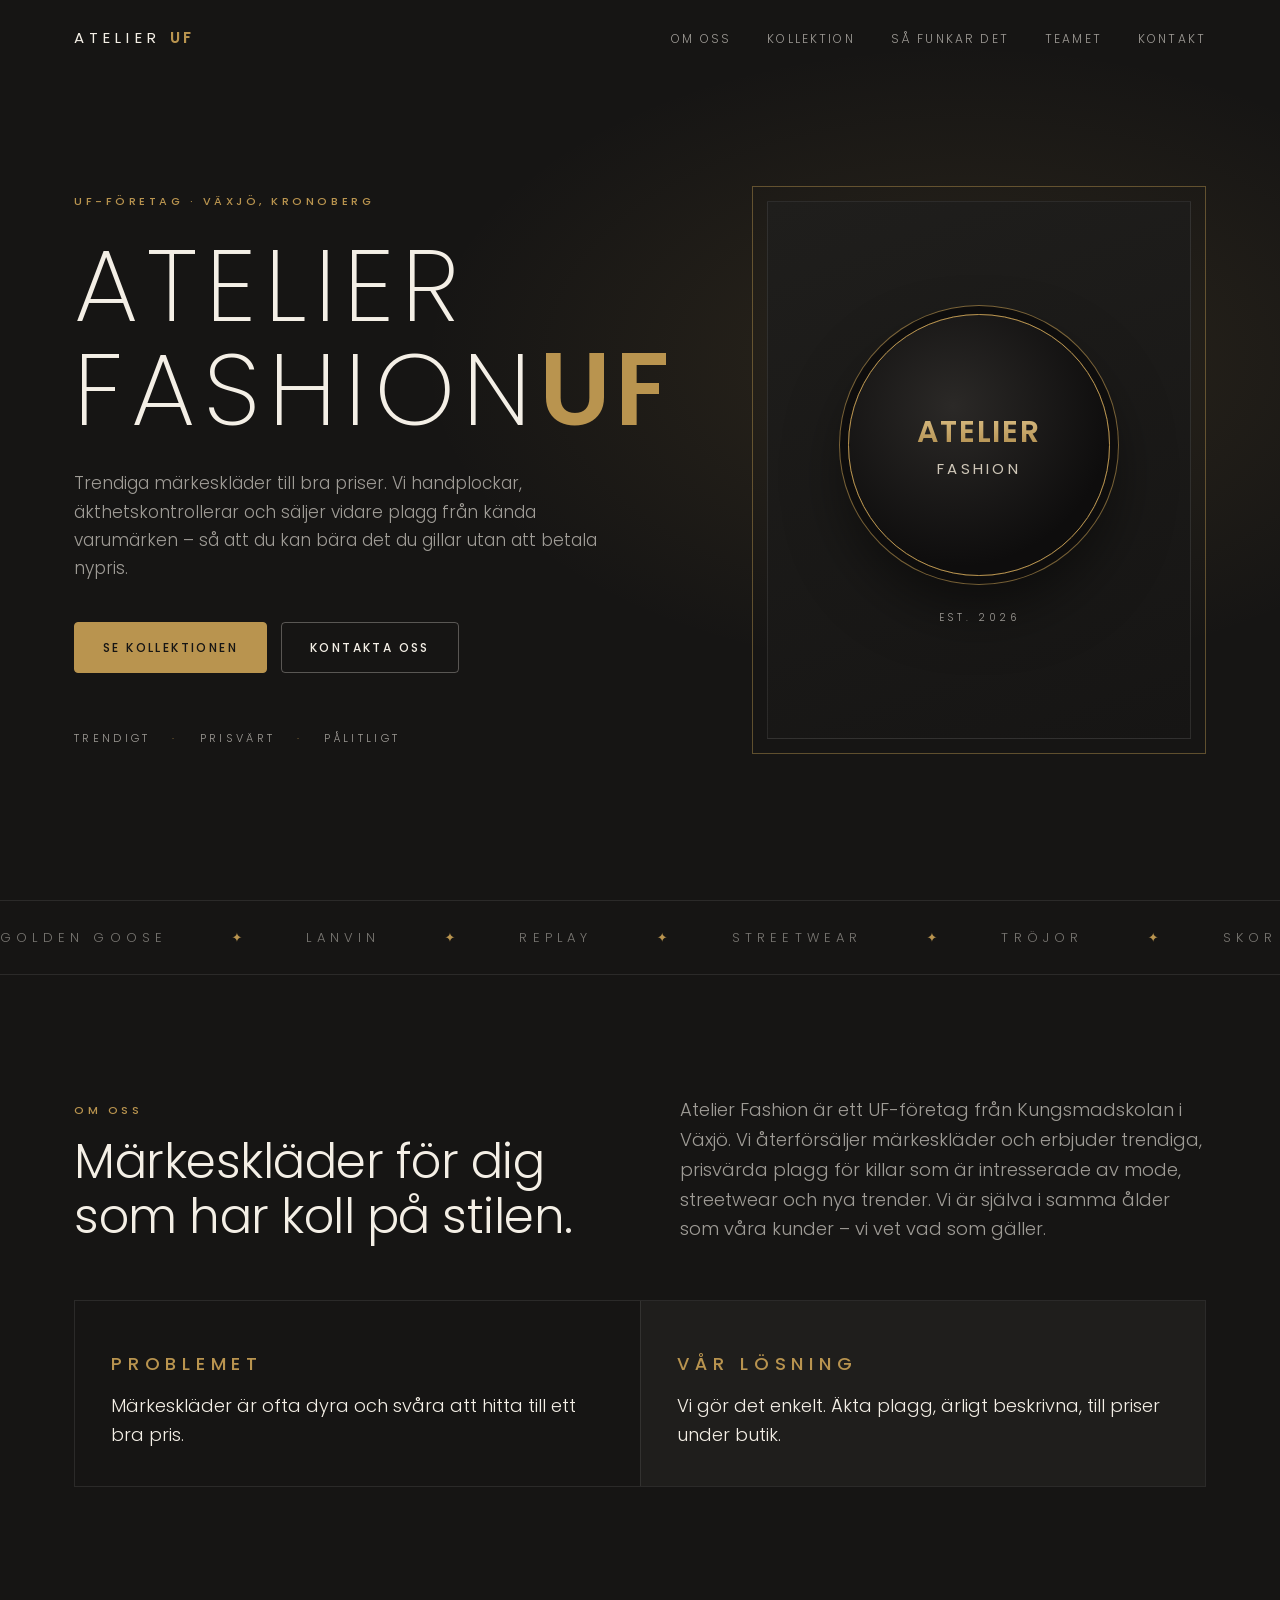
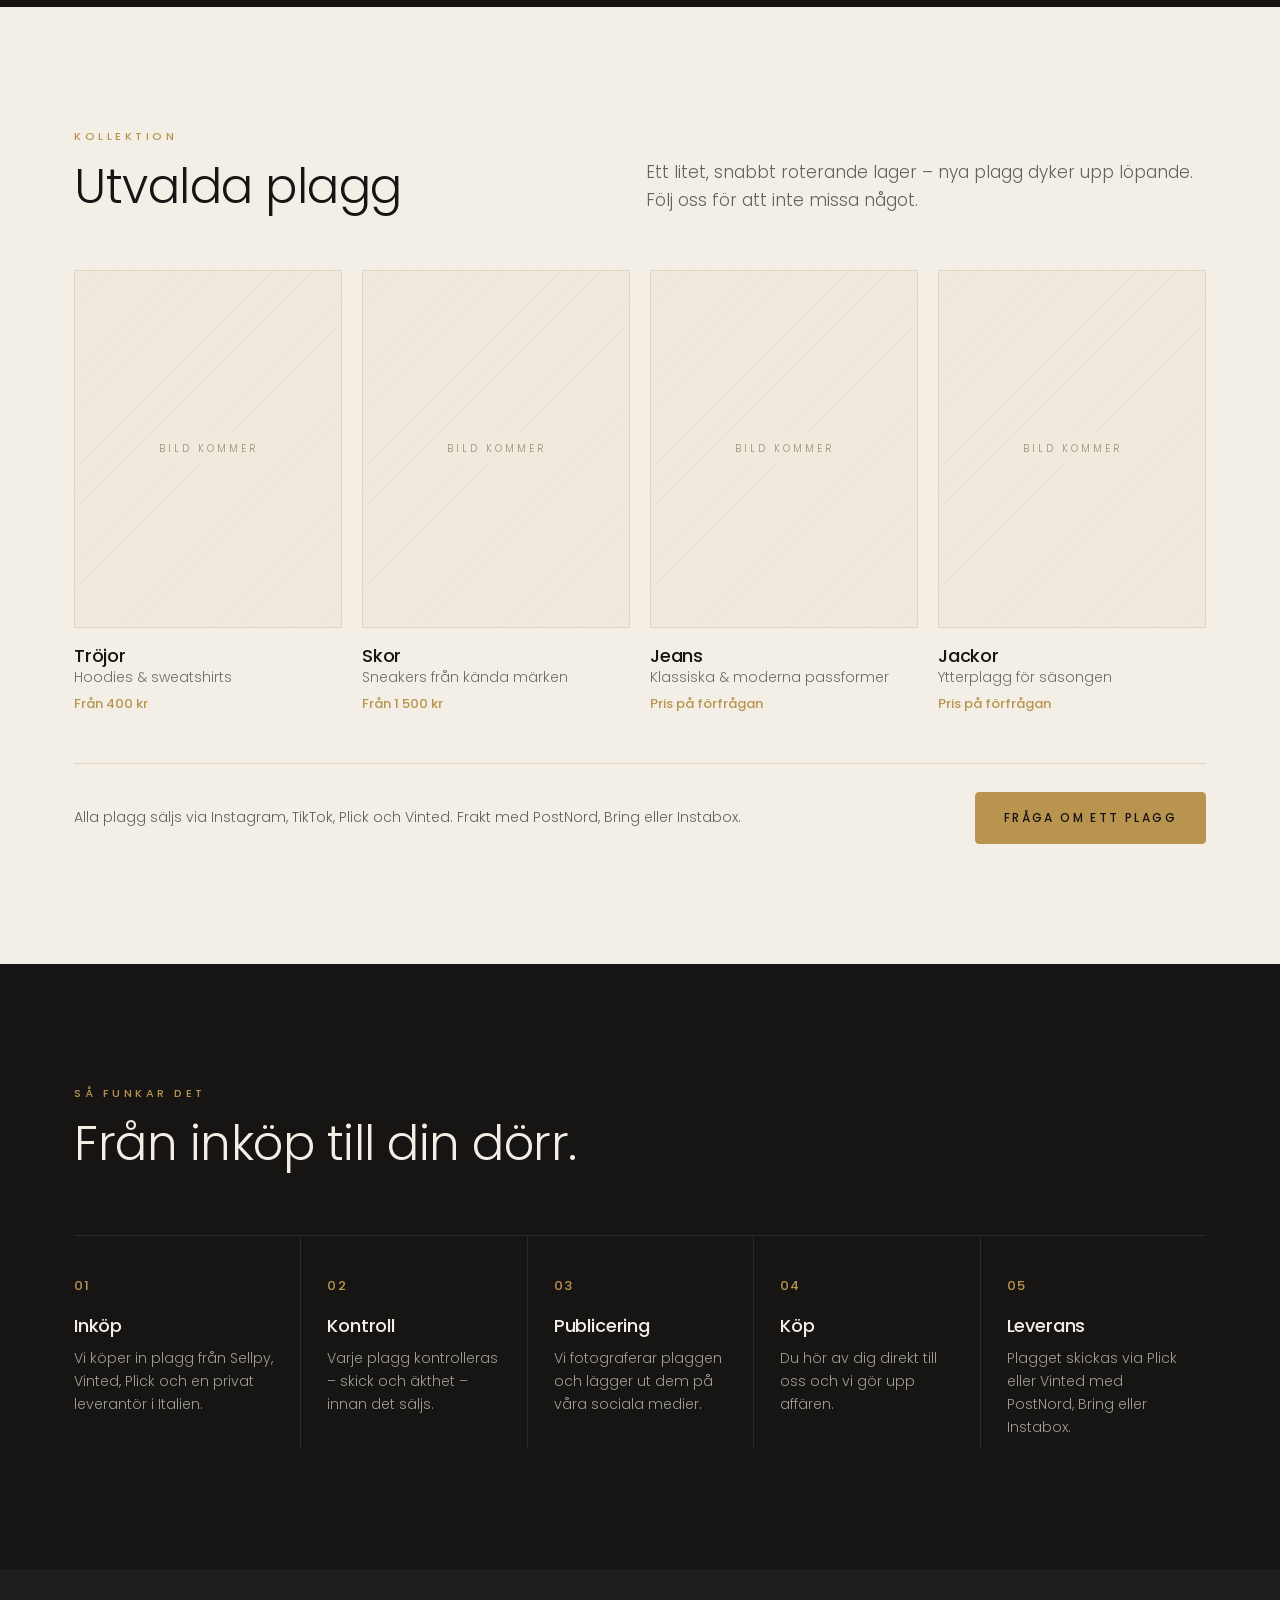
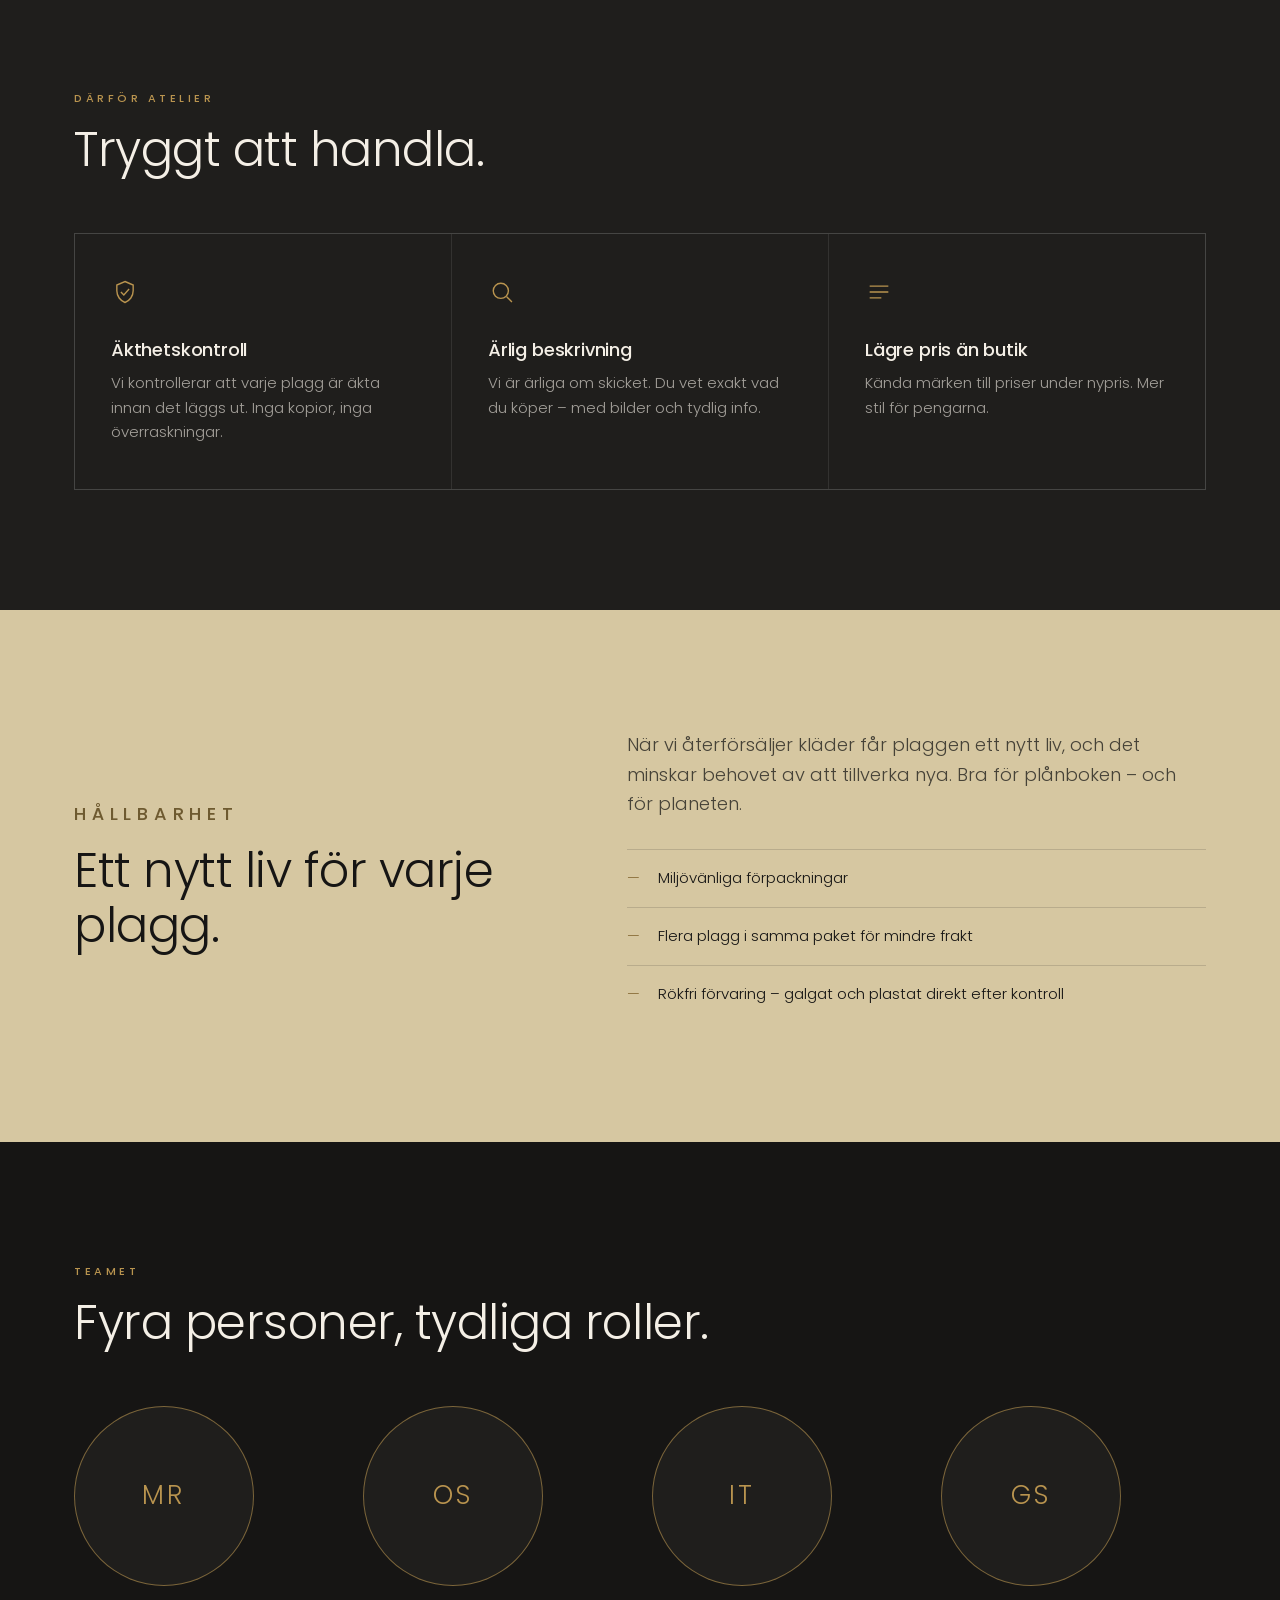
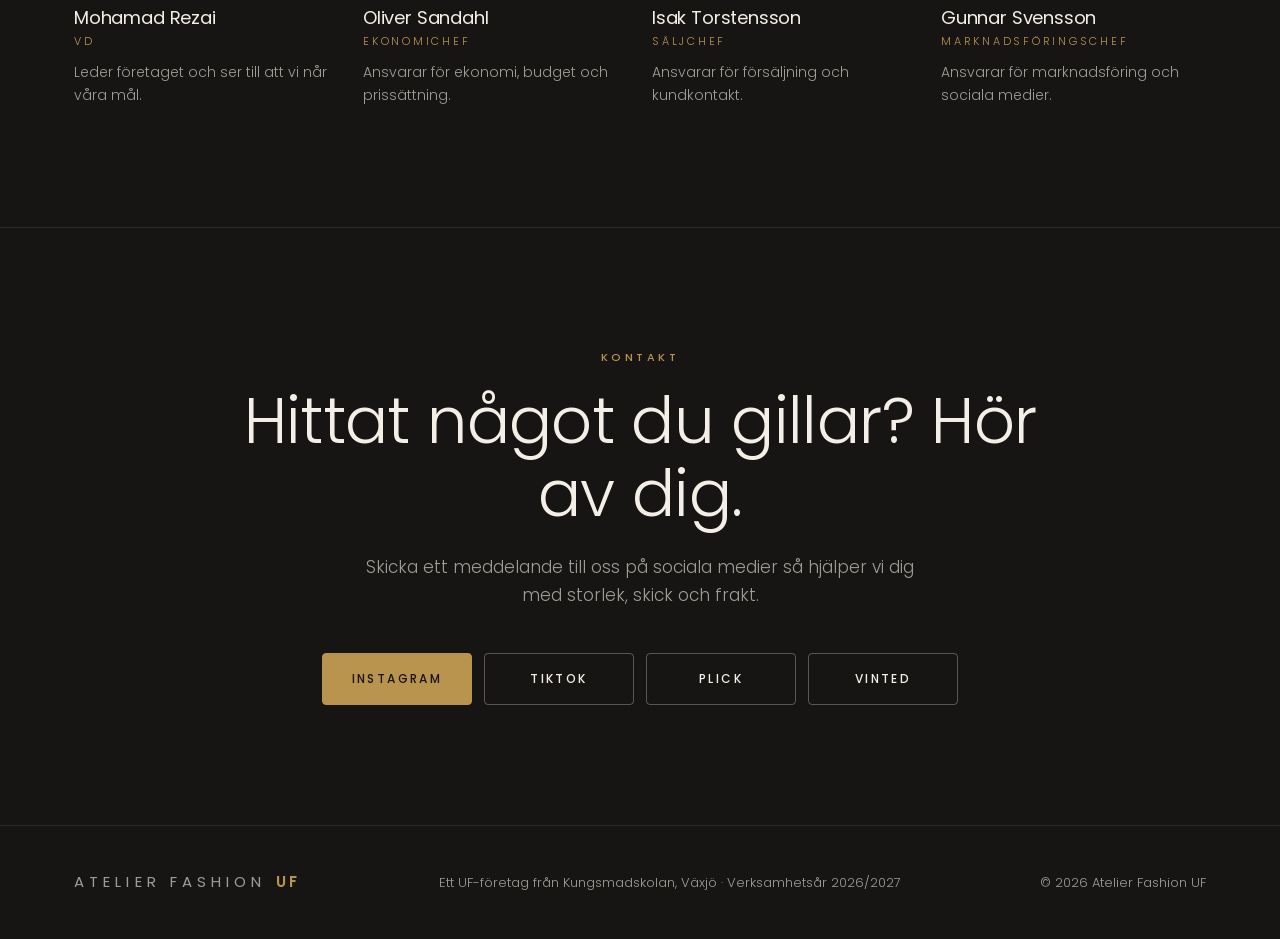
==== atelier-fashion-site/index.html @ 55d0ae05 "Add Atelier Fashion UF website Co-Authored-By: Claude Opus 5.5 <noreply@anthropic.com> Claude-Sessio" ====
<!doctype html>
<html lang="sv">
<head>
  <meta charset="utf-8">
  <meta name="viewport" content="width=device-width, initial-scale=1">
  <title>Atelier Fashion UF – Trendiga märkeskläder till bra priser</title>
  <meta name="description" content="Atelier Fashion UF säljer äkta, kontrollerade märkeskläder till bra priser. Tröjor, skor, jeans och jackor för killar 15–25 år. UF-företag från Kungsmadskolan, Växjö.">
  <meta name="theme-color" content="#161514">
  <link rel="preconnect" href="https://fonts.googleapis.com">
  <link rel="preconnect" href="https://fonts.gstatic.com" crossorigin>
  <link href="https://fonts.googleapis.com/css2?family=Poppins:wght@300;400;500;600&display=swap" rel="stylesheet">
  <style>
    :root {
      --ink: #161514;
      --ink-2: #1f1e1c;
      --ink-3: #2a2826;
      --line: rgba(255, 255, 255, .09);
      --cream: #f4efe6;
      --sand: #d6c7a1;
      --sand-2: #b3a37f;
      --gold: #b9944f;
      --gold-soft: #d2b27a;
      --muted: rgba(244, 239, 230, .62);
      --radius: 4px;
      --wrap: 1180px;
    }

    * { box-sizing: border-box; margin: 0; padding: 0; }
    html { scroll-behavior: smooth; }
    body {
      font-family: "Poppins", system-ui, sans-serif;
      font-weight: 300;
      background: var(--ink);
      color: var(--cream);
      line-height: 1.65;
      -webkit-font-smoothing: antialiased;
    }
    a { color: inherit; text-decoration: none; }
    img { max-width: 100%; display: block; }

    .wrap { width: 100%; max-width: var(--wrap); margin: 0 auto; padding: 0 24px; }

    .eyebrow {
      font-size: 11px;
      font-weight: 500;
      letter-spacing: .32em;
      text-transform: uppercase;
      color: var(--gold);
    }
    h1, h2, h3 { font-weight: 300; line-height: 1.15; letter-spacing: -.01em; }
    h2 { font-size: clamp(30px, 4.2vw, 48px); margin-top: 14px; }
    h3 { font-size: 18px; font-weight: 500; }
    .lead { font-size: 17px; color: var(--muted); max-width: 560px; }
    .gold { color: var(--gold); }

    section { padding: 120px 0; }

    /* Buttons */
    .btn {
      display: inline-flex; align-items: center; gap: 10px;
      padding: 15px 28px;
      font-size: 12px; font-weight: 500; letter-spacing: .2em; text-transform: uppercase;
      border: 1px solid var(--gold);
      border-radius: var(--radius);
      transition: background .25s, color .25s, border-color .25s;
    }
    .btn-solid { background: var(--gold); color: var(--ink); }
    .btn-solid:hover { background: var(--gold-soft); border-color: var(--gold-soft); }
    .btn-ghost { color: var(--cream); border-color: rgba(244,239,230,.3); }
    .btn-ghost:hover { border-color: var(--gold); color: var(--gold); }

    /* Header */
    header {
      position: fixed; inset: 0 0 auto 0; z-index: 50;
      transition: background .3s, border-color .3s;
      border-bottom: 1px solid transparent;
    }
    header.scrolled { background: rgba(22, 21, 20, .92); backdrop-filter: blur(12px); border-color: var(--line); }
    .nav { display: flex; align-items: center; justify-content: space-between; height: 76px; }
    .logo { font-size: 15px; font-weight: 400; letter-spacing: .34em; text-transform: uppercase; }
    .logo b { font-weight: 600; color: var(--gold); letter-spacing: .2em; }
    .nav-links { display: flex; gap: 36px; list-style: none; }
    .nav-links a {
      font-size: 12px; letter-spacing: .18em; text-transform: uppercase; color: var(--muted);
      transition: color .2s;
    }
    .nav-links a:hover { color: var(--cream); }
    .menu-btn { display: none; background: none; border: 0; color: var(--cream); cursor: pointer; padding: 8px; }
    .menu-btn span { display: block; width: 22px; height: 1px; background: currentColor; margin: 6px 0; transition: transform .3s, opacity .3s; }

    /* Hero */
    .hero {
      min-height: 100svh;
      display: flex; align-items: center;
      padding: 140px 0 100px;
      position: relative;
      overflow: hidden;
    }
    .hero::before {
      content: ""; position: absolute; inset: 0;
      background: radial-gradient(60% 50% at 75% 40%, rgba(185,148,79,.13), transparent 70%);
      pointer-events: none;
    }
    .hero-grid { display: grid; grid-template-columns: 1.15fr .85fr; gap: 64px; align-items: center; position: relative; }
    .hero h1 {
      font-size: clamp(46px, 8vw, 104px);
      font-weight: 200;
      letter-spacing: .08em;
      text-transform: uppercase;
      line-height: 1.02;
      margin: 22px 0 28px;
    }
    .hero h1 .uf { font-weight: 600; color: var(--gold); letter-spacing: .04em; }
    .hero .lead { margin-bottom: 40px; }
    .hero-actions { display: flex; flex-wrap: wrap; gap: 14px; }
    .values {
      display: flex; gap: 22px; margin-top: 56px;
      font-size: 11px; letter-spacing: .3em; text-transform: uppercase; color: var(--muted);
    }
    .values span::after { content: "·"; margin-left: 22px; color: var(--gold); }
    .values span:last-child::after { content: none; }

    .seal-frame {
      aspect-ratio: 4 / 5;
      border: 1px solid rgba(185,148,79,.45);
      padding: 14px;
    }
    .seal-inner {
      height: 100%;
      border: 1px solid var(--line);
      background: linear-gradient(160deg, var(--ink-2), var(--ink));
      display: flex; flex-direction: column; align-items: center; justify-content: center; gap: 34px;
    }
    .seal {
      width: 62%; aspect-ratio: 1; border-radius: 50%;
      border: 1px solid var(--gold);
      background: radial-gradient(circle at 40% 35%, #2b2927, #0e0d0d 70%);
      box-shadow: 0 0 0 8px #0e0d0d, 0 0 0 9px rgba(185,148,79,.6), 0 30px 60px rgba(0,0,0,.5);
      display: flex; flex-direction: column; align-items: center; justify-content: center;
    }
    .seal strong {
      font-size: clamp(20px, 2.6vw, 30px); font-weight: 600; letter-spacing: .06em;
      background: linear-gradient(180deg, #e3c88f, #a5803f);
      -webkit-background-clip: text; background-clip: text; color: transparent;
    }
    .seal small { font-size: clamp(11px, 1.3vw, 15px); letter-spacing: .22em; color: #cfc7b8; font-weight: 400; }
    .seal-caption { font-size: 10px; letter-spacing: .4em; text-transform: uppercase; color: var(--muted); }

    /* Marquee */
    .brands { border-top: 1px solid var(--line); border-bottom: 1px solid var(--line); padding: 26px 0; overflow: hidden; }
    .marquee { display: flex; gap: 64px; width: max-content; animation: scroll 32s linear infinite; }
    .marquee span { font-size: 13px; letter-spacing: .4em; text-transform: uppercase; color: rgba(244,239,230,.45); white-space: nowrap; }
    .marquee span.dot { color: var(--gold); letter-spacing: 0; }
    @keyframes scroll { to { transform: translateX(-50%); } }

    /* About */
    .about-grid { display: grid; grid-template-columns: 1fr 1fr; gap: 80px; align-items: end; }
    .about-grid .lead { font-size: 18px; max-width: none; }
    .problem {
      margin-top: 56px; display: grid; grid-template-columns: 1fr 1fr; border: 1px solid var(--line);
    }
    .problem div { padding: 36px; }
    .problem div + div { border-left: 1px solid var(--line); background: var(--ink-2); }
    .problem p { margin-top: 12px; font-size: 18px; }

    /* Collection */
    .collection { background: var(--cream); color: var(--ink); }
    .collection .lead { color: rgba(22,21,20,.65); }
    .section-head { display: flex; justify-content: space-between; align-items: end; gap: 40px; margin-bottom: 56px; flex-wrap: wrap; }
    .products { display: grid; grid-template-columns: repeat(4, 1fr); gap: 20px; }
    .product .ph {
      aspect-ratio: 3 / 4;
      background: repeating-linear-gradient(135deg, #ebe4d6 0 1px, transparent 1px 14px), #efe9de;
      border: 1px solid #e0d6c3;
      display: flex; align-items: center; justify-content: center;
      position: relative;
      transition: transform .4s;
    }
    .product:hover .ph { transform: translateY(-4px); }
    .ph-label { font-size: 10px; letter-spacing: .3em; text-transform: uppercase; color: #9c8e72; background: #efe9de; padding: 6px 12px; }
    .product h3 { margin-top: 18px; }
    .product p { font-size: 14px; color: rgba(22,21,20,.6); }
    .product .price { font-size: 13px; color: var(--gold); font-weight: 500; margin-top: 4px; }
    .collection-note { margin-top: 48px; padding-top: 28px; border-top: 1px solid #e0d6c3; display: flex; justify-content: space-between; gap: 24px; flex-wrap: wrap; align-items: center; font-size: 14px; color: rgba(22,21,20,.65); }
    .collection .btn-solid { color: var(--ink); }

    /* Process */
    .steps { display: grid; grid-template-columns: repeat(5, 1fr); border-top: 1px solid var(--line); margin-top: 64px; }
    .step { padding: 36px 26px 10px 0; position: relative; }
    .step + .step { padding-left: 26px; border-left: 1px solid var(--line); }
    .step .num { font-size: 13px; color: var(--gold); font-weight: 500; letter-spacing: .1em; }
    .step h3 { margin: 18px 0 10px; }
    .step p { font-size: 14px; color: var(--muted); }

    /* Trust */
    .trust { background: var(--ink-2); }
    .trust-grid { display: grid; grid-template-columns: repeat(3, 1fr); gap: 1px; background: var(--line); border: 1px solid var(--line); margin-top: 56px; }
    .trust-card { background: var(--ink-2); padding: 44px 36px; }
    .trust-card svg { width: 28px; height: 28px; stroke: var(--gold); fill: none; stroke-width: 1.2; }
    .trust-card h3 { margin: 26px 0 10px; }
    .trust-card p { font-size: 15px; color: var(--muted); }

    /* Sustainability */
    .sustain { background: var(--sand); color: var(--ink); }
    .sustain-grid { display: grid; grid-template-columns: .9fr 1.1fr; gap: 80px; align-items: center; }
    .sustain .eyebrow { color: #6e5a30; }
    .sustain p { font-size: 18px; color: rgba(22,21,20,.75); }
    .sustain ul { list-style: none; margin-top: 30px; }
    .sustain li { padding: 16px 0; border-top: 1px solid rgba(22,21,20,.15); display: flex; gap: 18px; font-size: 15px; }
    .sustain li::before { content: "—"; color: #8a6f3a; }

    /* Team */
    .team-grid { display: grid; grid-template-columns: repeat(4, 1fr); gap: 24px; margin-top: 56px; }
    .member .avatar {
      aspect-ratio: 1; border-radius: 50%;
      border: 1px solid rgba(185,148,79,.6);
      background: var(--ink-2);
      display: flex; align-items: center; justify-content: center;
      font-size: 26px; font-weight: 300; letter-spacing: .12em; color: var(--gold);
      max-width: 180px;
    }
    .member h3 { margin-top: 22px; font-weight: 400; }
    .member .role { font-size: 11px; letter-spacing: .25em; text-transform: uppercase; color: var(--gold); margin-top: 4px; }
    .member p { font-size: 14px; color: var(--muted); margin-top: 10px; }

    /* Contact */
    .contact { border-top: 1px solid var(--line); text-align: center; }
    .contact h2 { font-size: clamp(34px, 5.5vw, 64px); max-width: 820px; margin: 18px auto 22px; }
    .contact .lead { margin: 0 auto 44px; }
    .channels { display: flex; justify-content: center; flex-wrap: wrap; gap: 12px; }
    .channels .btn { min-width: 150px; justify-content: center; }

    footer { border-top: 1px solid var(--line); padding: 44px 0; font-size: 13px; color: var(--muted); }
    .foot { display: flex; justify-content: space-between; gap: 24px; flex-wrap: wrap; align-items: center; }

    /* Reveal */
    .reveal { opacity: 0; transform: translateY(18px); transition: opacity .8s ease, transform .8s ease; }
    .reveal.in { opacity: 1; transform: none; }
    @media (prefers-reduced-motion: reduce) {
      .reveal { opacity: 1; transform: none; transition: none; }
      .marquee { animation: none; }
      html { scroll-behavior: auto; }
    }

    /* Responsive */
    @media (max-width: 980px) {
      .hero-grid, .about-grid, .sustain-grid { grid-template-columns: 1fr; gap: 48px; }
      .seal-frame { max-width: 420px; aspect-ratio: 1; }
      .products { grid-template-columns: repeat(2, 1fr); }
      .steps { grid-template-columns: 1fr; border-top: 0; }
      .step, .step + .step { padding: 26px 0; border-left: 0; border-top: 1px solid var(--line); display: grid; grid-template-columns: 56px 1fr; column-gap: 12px; }
      .step h3 { margin: 0 0 6px; }
      .step p { grid-column: 2; }
      .trust-grid { grid-template-columns: 1fr; }
      .team-grid { grid-template-columns: repeat(2, 1fr); gap: 40px 24px; }
    }
    @media (max-width: 760px) {
      section { padding: 88px 0; }
      .wrap { padding: 0 16px; }
      .menu-btn { display: block; }
      .nav-links {
        position: fixed; inset: 76px 0 auto 0;
        flex-direction: column; gap: 0;
        background: rgba(22,21,20,.98); border-bottom: 1px solid var(--line);
        padding: 8px 16px 20px;
        transform: translateY(-8px); opacity: 0; pointer-events: none;
        transition: opacity .25s, transform .25s;
      }
      .nav-links a { display: block; padding: 14px 0; border-bottom: 1px solid var(--line); }
      header.open { background: rgba(22,21,20,.98); }
      header.open .nav-links { opacity: 1; transform: none; pointer-events: auto; }
      header.open .menu-btn span:first-child { transform: translateY(3.5px) rotate(45deg); }
      header.open .menu-btn span:last-child { transform: translateY(-3.5px) rotate(-45deg); }
      .hero { padding-top: 120px; }
      .values { gap: 12px; font-size: 10px; letter-spacing: .22em; flex-wrap: wrap; }
      .values span::after { margin-left: 12px; }
      .problem { grid-template-columns: 1fr; }
      .problem div + div { border-left: 0; border-top: 1px solid var(--line); }
      .problem div { padding: 28px 24px; }
      .products { gap: 14px; }
      .trust-card { padding: 34px 26px; }
    }
  </style>
</head>
<body>

<header id="top">
  <nav class="wrap nav" aria-label="Huvudmeny">
    <a href="#" class="logo">Atelier <b>UF</b></a>
    <ul class="nav-links">
      <li><a href="#om-oss">Om oss</a></li>
      <li><a href="#kollektion">Kollektion</a></li>
      <li><a href="#sa-funkar-det">Så funkar det</a></li>
      <li><a href="#teamet">Teamet</a></li>
      <li><a href="#kontakt">Kontakt</a></li>
    </ul>
    <button class="menu-btn" aria-label="Öppna meny" aria-expanded="false"><span></span><span></span></button>
  </nav>
</header>

<main>
  <!-- HERO -->
  <section class="hero">
    <div class="wrap hero-grid">
      <div>
        <p class="eyebrow reveal">UF-företag · Växjö, Kronoberg</p>
        <h1 class="reveal">Atelier<br>Fashion<span class="uf">UF</span></h1>
        <p class="lead reveal">Trendiga märkeskläder till bra priser. Vi handplockar, äkthetskontrollerar och säljer vidare plagg från kända varumärken – så att du kan bära det du gillar utan att betala nypris.</p>
        <div class="hero-actions reveal">
          <a href="#kollektion" class="btn btn-solid">Se kollektionen</a>
          <a href="#kontakt" class="btn btn-ghost">Kontakta oss</a>
        </div>
        <div class="values reveal"><span>Trendigt</span><span>Prisvärt</span><span>Pålitligt</span></div>
      </div>
      <div class="seal-frame reveal" aria-hidden="true">
        <div class="seal-inner">
          <div class="seal"><strong>ATELIER</strong><small>FASHION</small></div>
          <p class="seal-caption">Est. 2026</p>
        </div>
      </div>
    </div>
  </section>

  <!-- BRANDS -->
  <div class="brands" aria-label="Varumärken vi säljer">
    <div class="marquee">
      <span>Golden Goose</span><span class="dot">✦</span><span>Lanvin</span><span class="dot">✦</span><span>Replay</span><span class="dot">✦</span><span>Streetwear</span><span class="dot">✦</span><span>Tröjor</span><span class="dot">✦</span><span>Skor</span><span class="dot">✦</span><span>Jeans</span><span class="dot">✦</span><span>Jackor</span><span class="dot">✦</span>
      <span>Golden Goose</span><span class="dot">✦</span><span>Lanvin</span><span class="dot">✦</span><span>Replay</span><span class="dot">✦</span><span>Streetwear</span><span class="dot">✦</span><span>Tröjor</span><span class="dot">✦</span><span>Skor</span><span class="dot">✦</span><span>Jeans</span><span class="dot">✦</span><span>Jackor</span><span class="dot">✦</span>
    </div>
  </div>

  <!-- ABOUT -->
  <section id="om-oss">
    <div class="wrap">
      <div class="about-grid">
        <div class="reveal">
          <p class="eyebrow">Om oss</p>
          <h2>Märkeskläder för dig som har koll på stilen.</h2>
        </div>
        <p class="lead reveal">Atelier Fashion är ett UF-företag från Kungsmadskolan i Växjö. Vi återförsäljer märkeskläder och erbjuder trendiga, prisvärda plagg för killar som är intresserade av mode, streetwear och nya trender. Vi är själva i samma ålder som våra kunder – vi vet vad som gäller.</p>
      </div>
      <div class="problem reveal">
        <div>
          <p class="eyebrow">Problemet</p>
          <p>Märkeskläder är ofta dyra och svåra att hitta till ett bra pris.</p>
        </div>
        <div>
          <p class="eyebrow">Vår lösning</p>
          <p>Vi gör det enkelt. Äkta plagg, ärligt beskrivna, till priser under butik.</p>
        </div>
      </div>
    </div>
  </section>

  <!-- COLLECTION -->
  <section id="kollektion" class="collection">
    <div class="wrap">
      <div class="section-head">
        <div class="reveal">
          <p class="eyebrow">Kollektion</p>
          <h2>Utvalda plagg</h2>
        </div>
        <p class="lead reveal">Ett litet, snabbt roterande lager – nya plagg dyker upp löpande. Följ oss för att inte missa något.</p>
      </div>

      <div class="products">
        <article class="product reveal">
          <div class="ph"><span class="ph-label">Bild kommer</span></div>
          <h3>Tröjor</h3>
          <p>Hoodies & sweatshirts</p>
          <p class="price">Från 400 kr</p>
        </article>
        <article class="product reveal">
          <div class="ph"><span class="ph-label">Bild kommer</span></div>
          <h3>Skor</h3>
          <p>Sneakers från kända märken</p>
          <p class="price">Från 1 500 kr</p>
        </article>
        <article class="product reveal">
          <div class="ph"><span class="ph-label">Bild kommer</span></div>
          <h3>Jeans</h3>
          <p>Klassiska & moderna passformer</p>
          <p class="price">Pris på förfrågan</p>
        </article>
        <article class="product reveal">
          <div class="ph"><span class="ph-label">Bild kommer</span></div>
          <h3>Jackor</h3>
          <p>Ytterplagg för säsongen</p>
          <p class="price">Pris på förfrågan</p>
        </article>
      </div>

      <div class="collection-note reveal">
        <p>Alla plagg säljs via Instagram, TikTok, Plick och Vinted. Frakt med PostNord, Bring eller Instabox.</p>
        <a href="#kontakt" class="btn btn-solid">Fråga om ett plagg</a>
      </div>
    </div>
  </section>

  <!-- PROCESS -->
  <section id="sa-funkar-det">
    <div class="wrap">
      <p class="eyebrow reveal">Så funkar det</p>
      <h2 class="reveal">Från inköp till din dörr.</h2>
      <div class="steps">
        <div class="step reveal"><span class="num">01</span><div><h3>Inköp</h3><p>Vi köper in plagg från Sellpy, Vinted, Plick och en privat leverantör i Italien.</p></div></div>
        <div class="step reveal"><span class="num">02</span><div><h3>Kontroll</h3><p>Varje plagg kontrolleras – skick och äkthet – innan det säljs.</p></div></div>
        <div class="step reveal"><span class="num">03</span><div><h3>Publicering</h3><p>Vi fotograferar plaggen och lägger ut dem på våra sociala medier.</p></div></div>
        <div class="step reveal"><span class="num">04</span><div><h3>Köp</h3><p>Du hör av dig direkt till oss och vi gör upp affären.</p></div></div>
        <div class="step reveal"><span class="num">05</span><div><h3>Leverans</h3><p>Plagget skickas via Plick eller Vinted med PostNord, Bring eller Instabox.</p></div></div>
      </div>
    </div>
  </section>

  <!-- TRUST -->
  <section class="trust">
    <div class="wrap">
      <p class="eyebrow reveal">Därför Atelier</p>
      <h2 class="reveal">Tryggt att handla.</h2>
      <div class="trust-grid">
        <div class="trust-card reveal">
          <svg viewBox="0 0 24 24" aria-hidden="true"><path d="M12 3l7 3v5c0 4.5-3 8.5-7 10-4-1.5-7-5.5-7-10V6l7-3z"/><path d="M8.5 12l2.5 2.5 4.5-5"/></svg>
          <h3>Äkthetskontroll</h3>
          <p>Vi kontrollerar att varje plagg är äkta innan det läggs ut. Inga kopior, inga överraskningar.</p>
        </div>
        <div class="trust-card reveal">
          <svg viewBox="0 0 24 24" aria-hidden="true"><circle cx="11" cy="11" r="6.5"/><path d="M16 16l4.5 4.5"/></svg>
          <h3>Ärlig beskrivning</h3>
          <p>Vi är ärliga om skicket. Du vet exakt vad du köper – med bilder och tydlig info.</p>
        </div>
        <div class="trust-card reveal">
          <svg viewBox="0 0 24 24" aria-hidden="true"><path d="M4 7h16M4 12h16M4 17h10"/></svg>
          <h3>Lägre pris än butik</h3>
          <p>Kända märken till priser under nypris. Mer stil för pengarna.</p>
        </div>
      </div>
    </div>
  </section>

  <!-- SUSTAINABILITY -->
  <section class="sustain">
    <div class="wrap sustain-grid">
      <div class="reveal">
        <p class="eyebrow">Hållbarhet</p>
        <h2>Ett nytt liv för varje plagg.</h2>
      </div>
      <div class="reveal">
        <p>När vi återförsäljer kläder får plaggen ett nytt liv, och det minskar behovet av att tillverka nya. Bra för plånboken – och för planeten.</p>
        <ul>
          <li>Miljövänliga förpackningar</li>
          <li>Flera plagg i samma paket för mindre frakt</li>
          <li>Rökfri förvaring – galgat och plastat direkt efter kontroll</li>
        </ul>
      </div>
    </div>
  </section>

  <!-- TEAM -->
  <section id="teamet">
    <div class="wrap">
      <p class="eyebrow reveal">Teamet</p>
      <h2 class="reveal">Fyra personer, tydliga roller.</h2>
      <div class="team-grid">
        <div class="member reveal">
          <div class="avatar">MR</div>
          <h3>Mohamad Rezai</h3>
          <p class="role">VD</p>
          <p>Leder företaget och ser till att vi når våra mål.</p>
        </div>
        <div class="member reveal">
          <div class="avatar">OS</div>
          <h3>Oliver Sandahl</h3>
          <p class="role">Ekonomichef</p>
          <p>Ansvarar för ekonomi, budget och prissättning.</p>
        </div>
        <div class="member reveal">
          <div class="avatar">IT</div>
          <h3>Isak Torstensson</h3>
          <p class="role">Säljchef</p>
          <p>Ansvarar för försäljning och kundkontakt.</p>
        </div>
        <div class="member reveal">
          <div class="avatar">GS</div>
          <h3>Gunnar Svensson</h3>
          <p class="role">Marknadsföringschef</p>
          <p>Ansvarar för marknadsföring och sociala medier.</p>
        </div>
      </div>
    </div>
  </section>

  <!-- CONTACT -->
  <section id="kontakt" class="contact">
    <div class="wrap">
      <p class="eyebrow reveal">Kontakt</p>
      <h2 class="reveal">Hittat något du gillar? Hör av dig.</h2>
      <p class="lead reveal">Skicka ett meddelande till oss på sociala medier så hjälper vi dig med storlek, skick och frakt.</p>
      <!-- Byt ut href="#" mot era riktiga länkar -->
      <div class="channels reveal">
        <a href="#" class="btn btn-solid">Instagram</a>
        <a href="#" class="btn btn-ghost">TikTok</a>
        <a href="#" class="btn btn-ghost">Plick</a>
        <a href="#" class="btn btn-ghost">Vinted</a>
      </div>
    </div>
  </section>
</main>

<footer>
  <div class="wrap foot">
    <p class="logo">Atelier Fashion <b>UF</b></p>
    <p>Ett UF-företag från Kungsmadskolan, Växjö · Verksamhetsår 2026/2027</p>
    <p>© <span id="year">2026</span> Atelier Fashion UF</p>
  </div>
</footer>

<script>
  const header = document.querySelector('header');
  const menuBtn = document.querySelector('.menu-btn');

  const onScroll = () => header.classList.toggle('scrolled', window.scrollY > 20);
  window.addEventListener('scroll', onScroll, { passive: true });
  onScroll();

  menuBtn.addEventListener('click', () => {
    const open = header.classList.toggle('open');
    menuBtn.setAttribute('aria-expanded', open);
  });
  document.querySelectorAll('.nav-links a').forEach(a =>
    a.addEventListener('click', () => {
      header.classList.remove('open');
      menuBtn.setAttribute('aria-expanded', 'false');
    })
  );

  const io = new IntersectionObserver(entries => {
    entries.forEach(e => {
      if (e.isIntersecting) { e.target.classList.add('in'); io.unobserve(e.target); }
    });
  }, { threshold: 0.12 });
  document.querySelectorAll('.reveal').forEach(el => io.observe(el));

  document.getElementById('year').textContent = new Date().getFullYear();
</script>
</body>
</html>
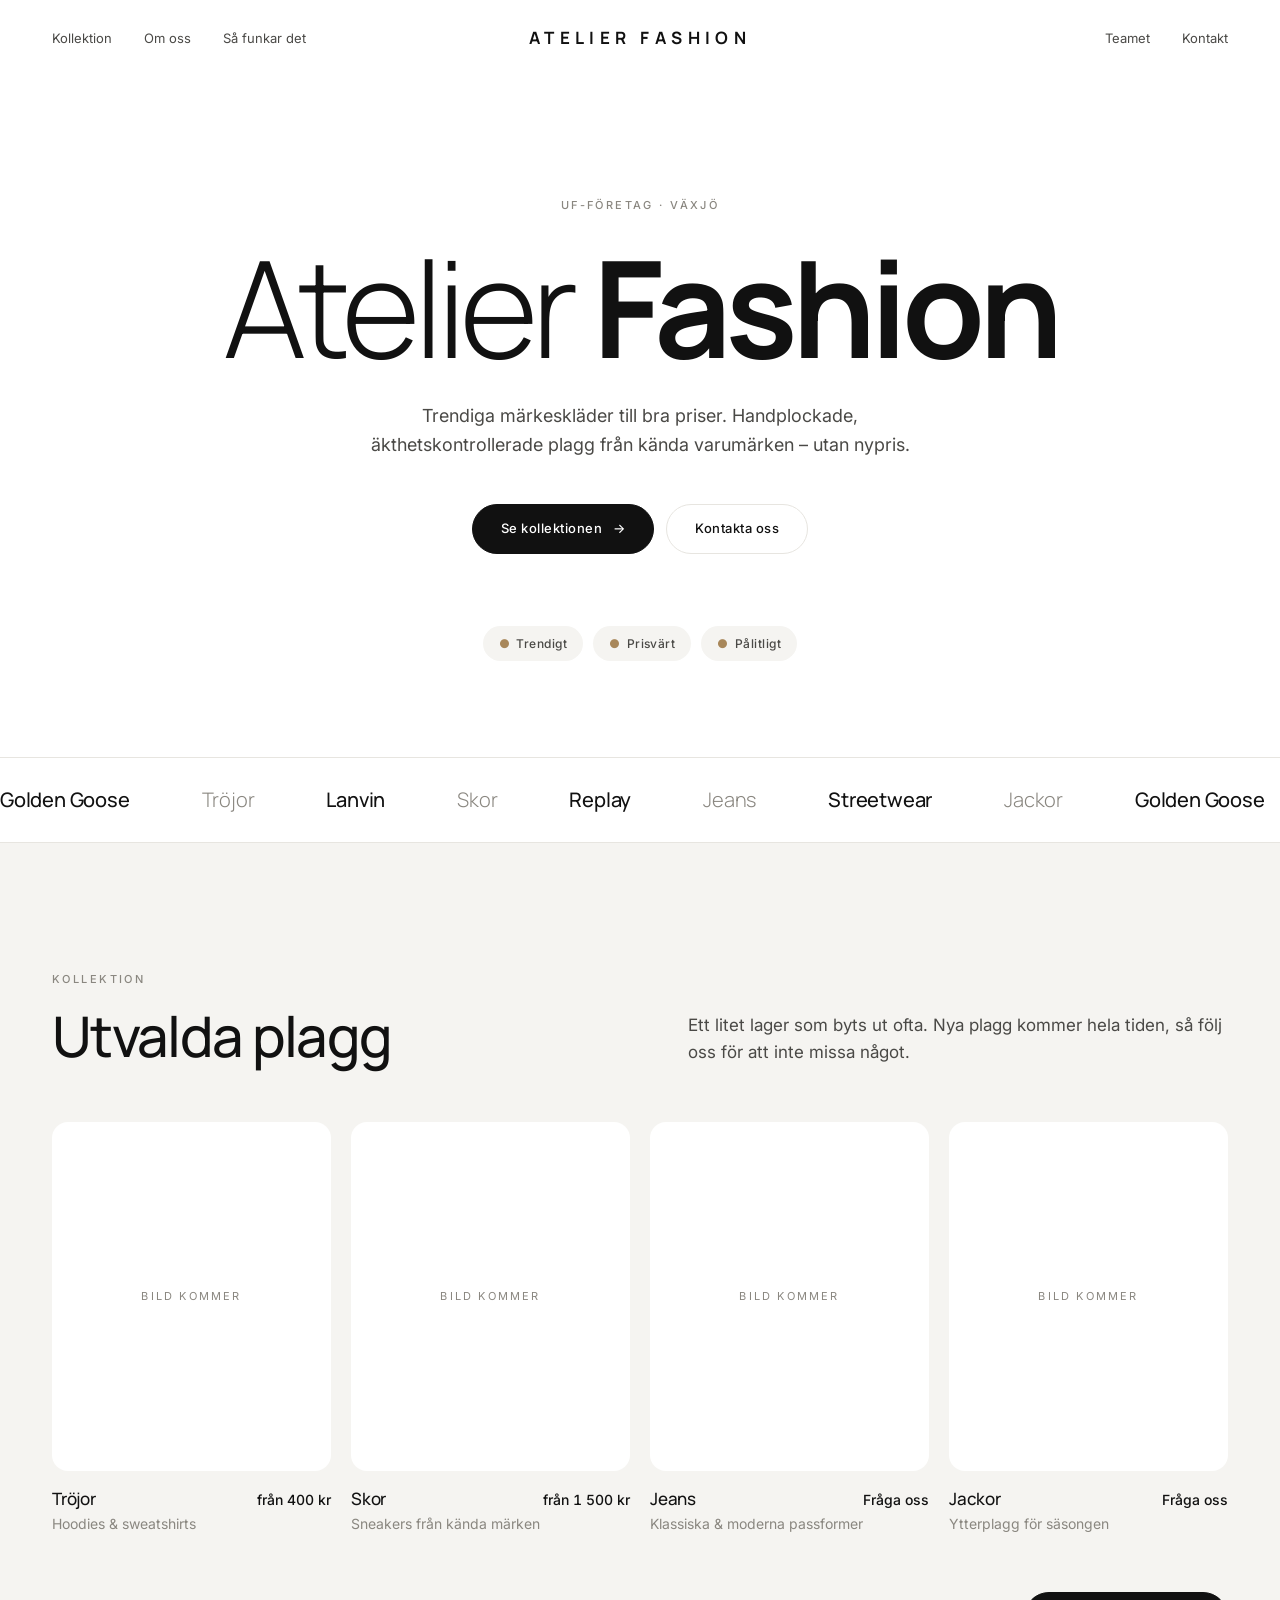
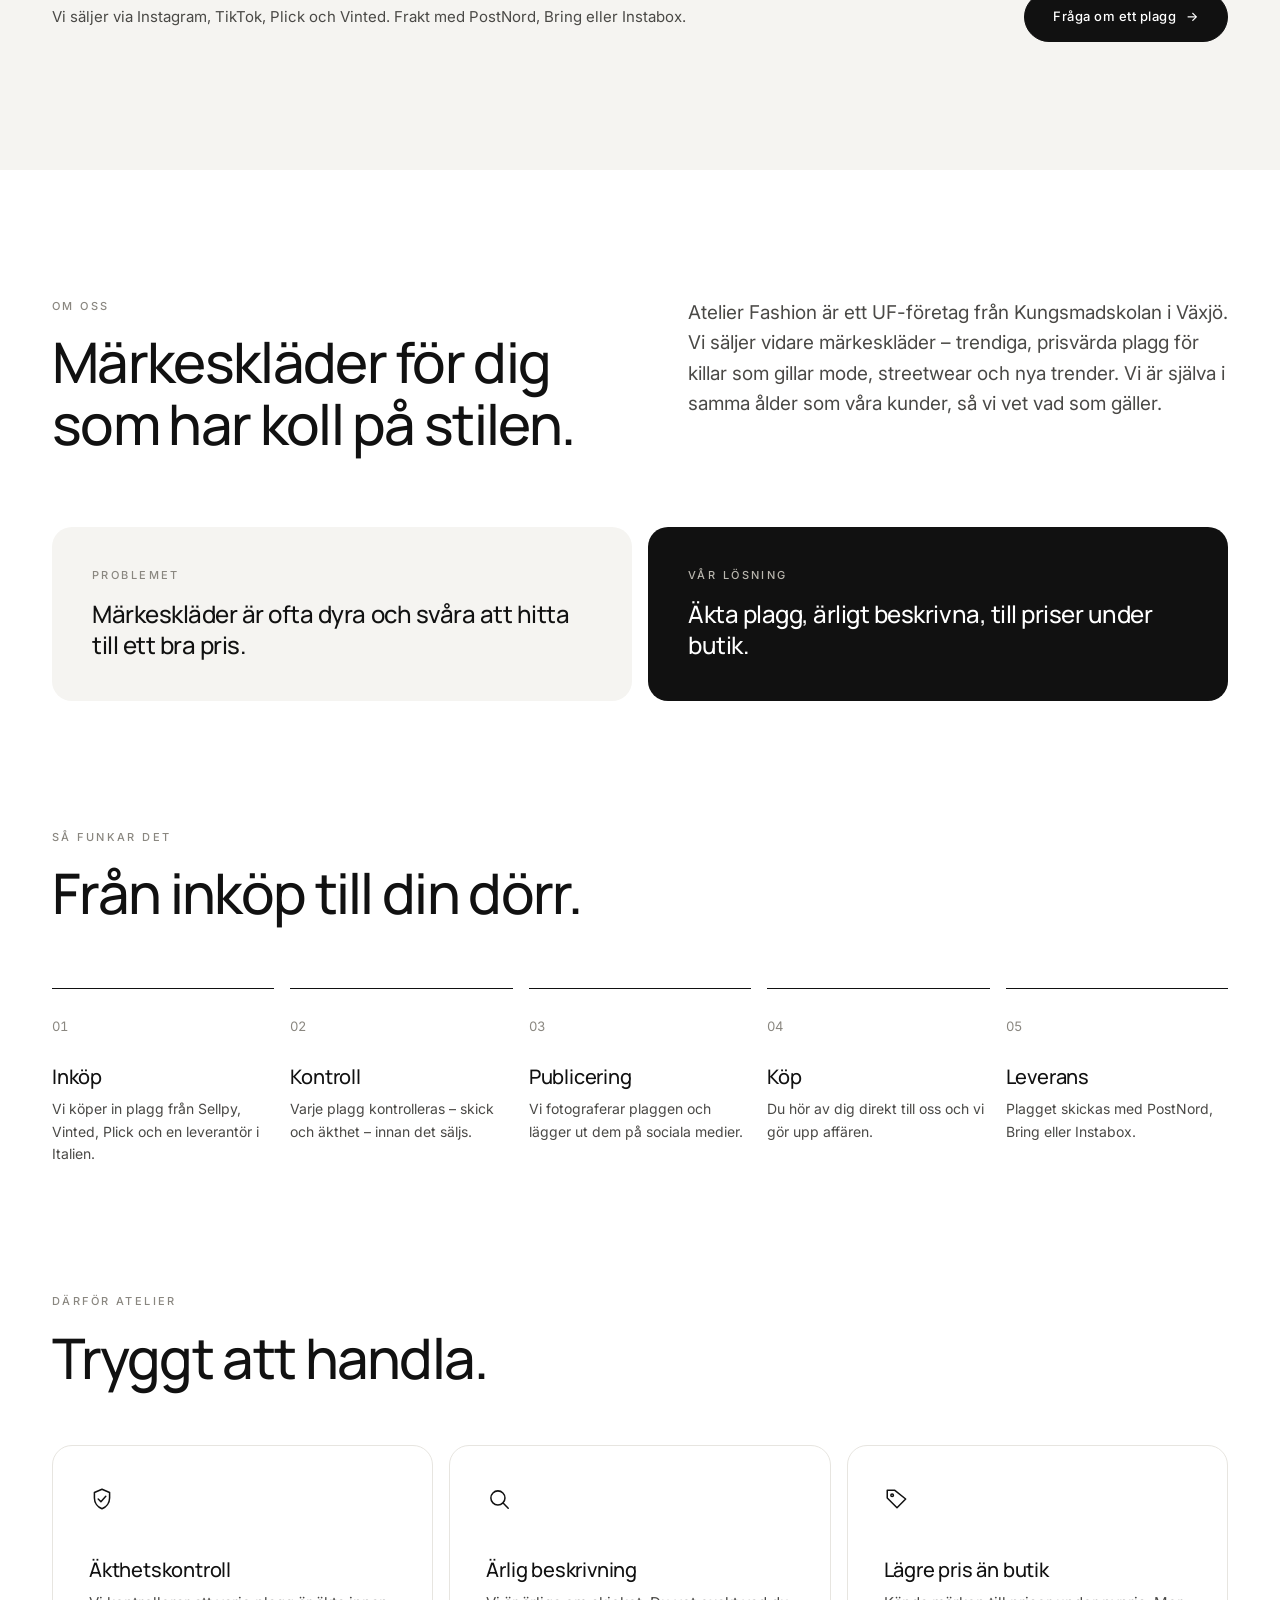
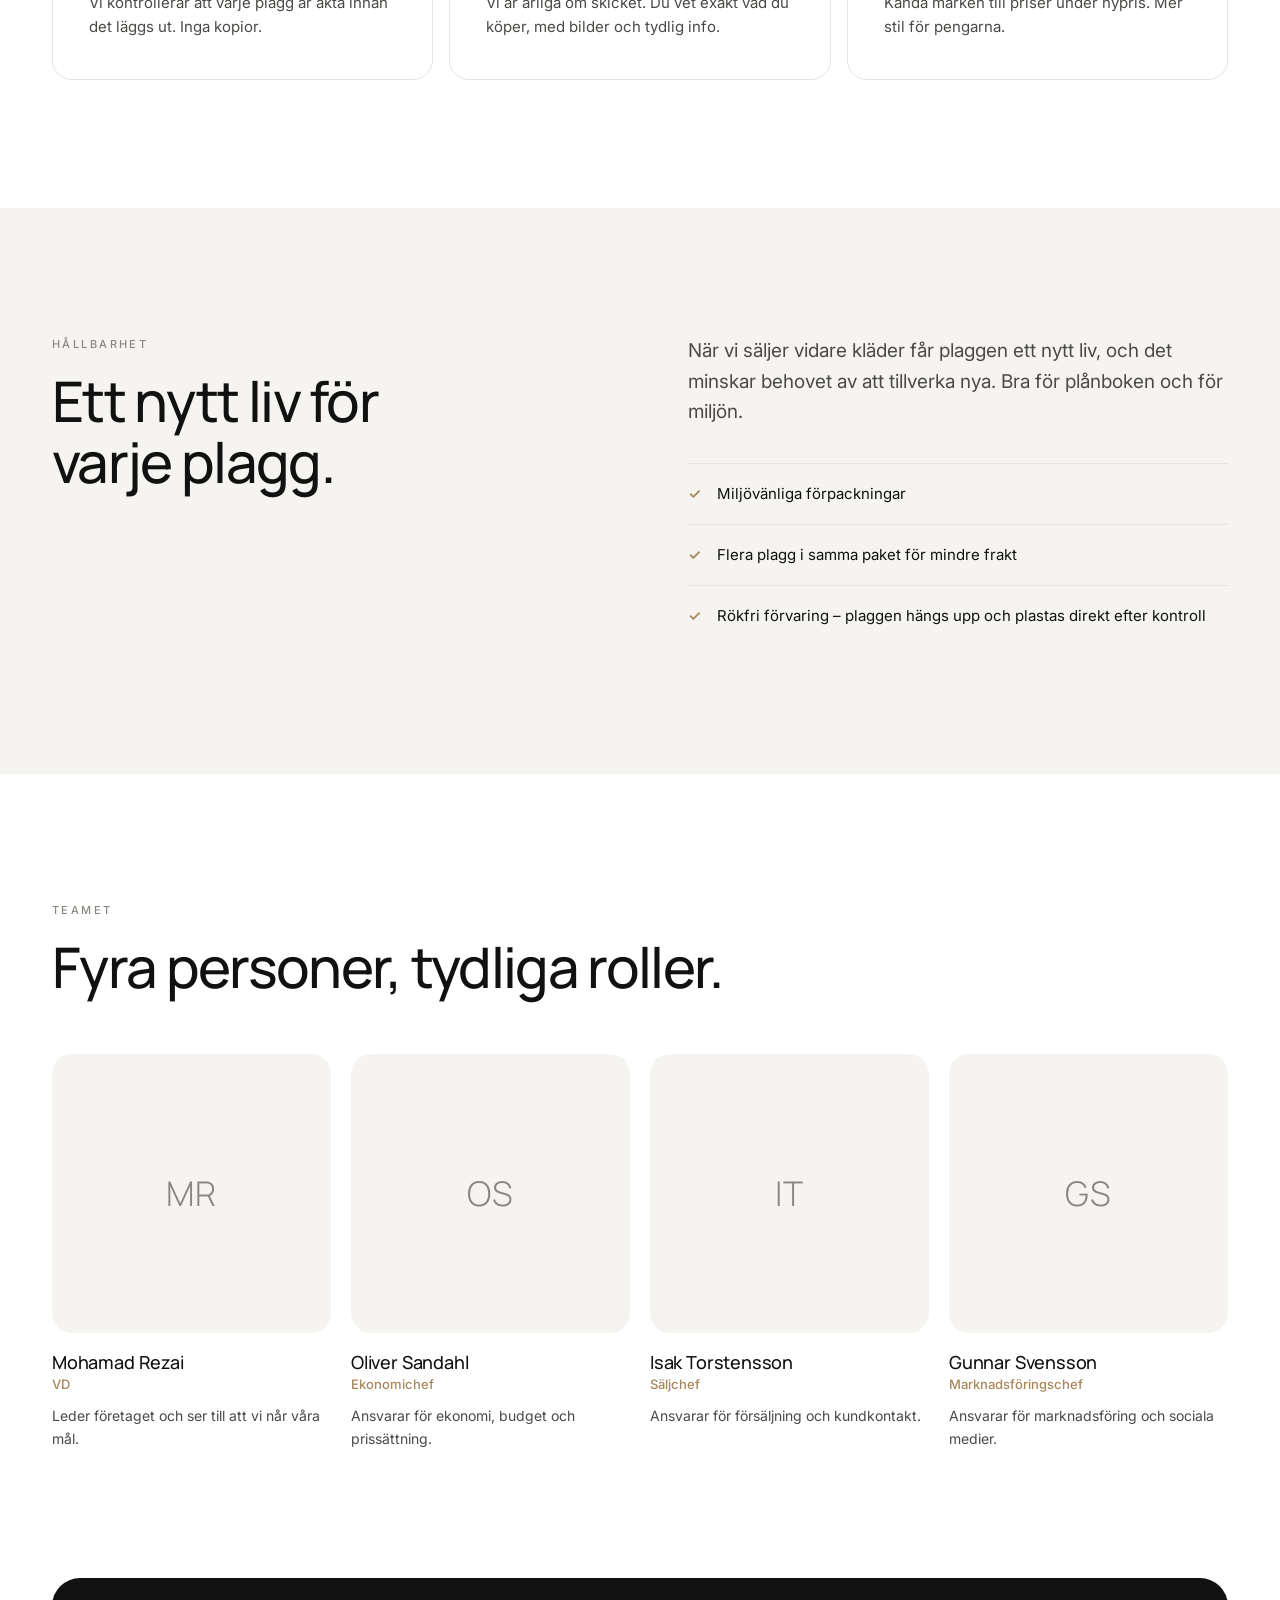
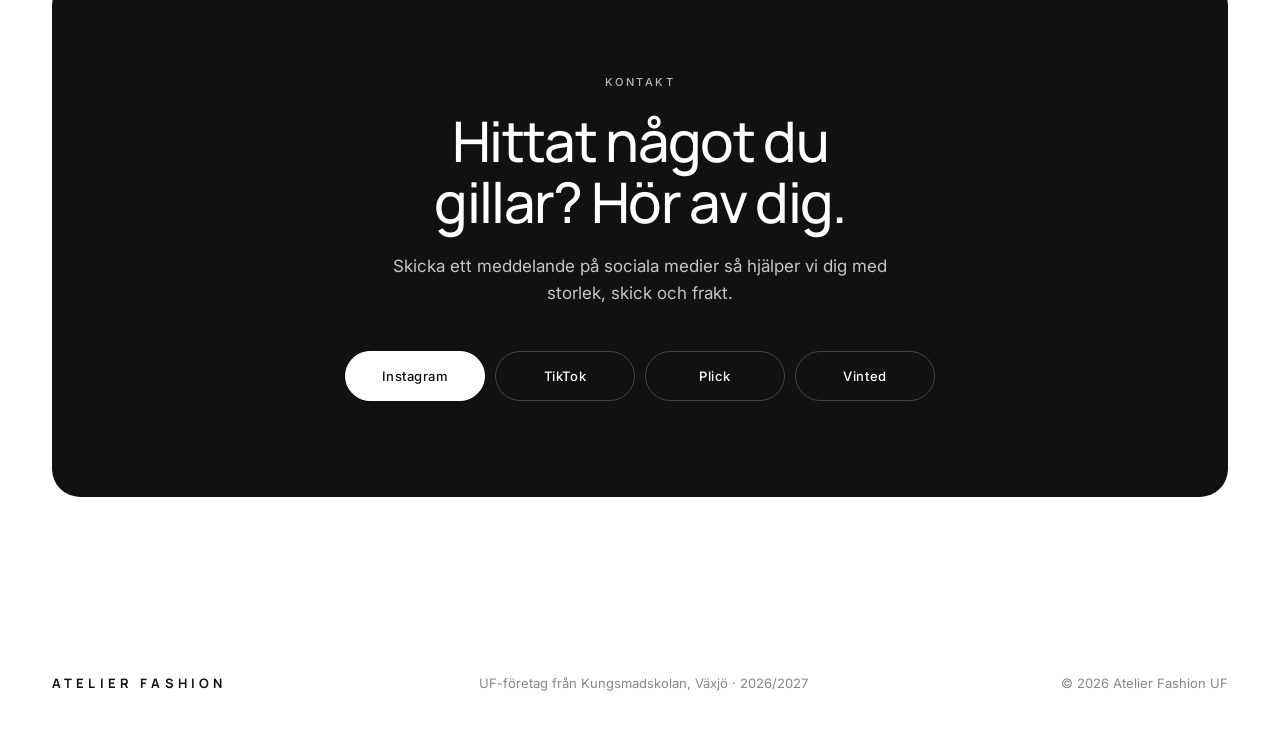
==== commit d4c29e0f: "Redesign site: white, modern look with centered wordmark Co-Authored-By: Claude Opus 5.5 <noreply@an" ====
--- a/atelier-fashion-site/index.html
+++ b/atelier-fashion-site/index.html
@@ -5,431 +5,428 @@
   <meta name="viewport" content="width=device-width, initial-scale=1">
   <title>Atelier Fashion UF – Trendiga märkeskläder till bra priser</title>
   <meta name="description" content="Atelier Fashion UF säljer äkta, kontrollerade märkeskläder till bra priser. Tröjor, skor, jeans och jackor för killar 15–25 år. UF-företag från Kungsmadskolan, Växjö.">
-  <meta name="theme-color" content="#161514">
+  <meta name="theme-color" content="#ffffff">
   <link rel="preconnect" href="https://fonts.googleapis.com">
   <link rel="preconnect" href="https://fonts.gstatic.com" crossorigin>
-  <link href="https://fonts.googleapis.com/css2?family=Poppins:wght@300;400;500;600&display=swap" rel="stylesheet">
+  <link href="https://fonts.googleapis.com/css2?family=Inter:wght@300;400;500;600&family=Manrope:wght@300;400;500;700&display=swap" rel="stylesheet">
   <style>
+    /* Vit, luftig layout: centrerad ordlogga, svart typografi, en dämpad varm accent */
     :root {
-      --ink: #161514;
-      --ink-2: #1f1e1c;
-      --ink-3: #2a2826;
-      --line: rgba(255, 255, 255, .09);
-      --cream: #f4efe6;
-      --sand: #d6c7a1;
-      --sand-2: #b3a37f;
-      --gold: #b9944f;
-      --gold-soft: #d2b27a;
-      --muted: rgba(244, 239, 230, .62);
-      --radius: 4px;
-      --wrap: 1180px;
+      color-scheme: light;
+      --bg: #ffffff;
+      --bg-soft: #f5f4f1;
+      --ink: #111111;
+      --ink-2: #4a4946;
+      --muted: #8a8780;
+      --line: #e7e5e0;
+      --accent: #a8875a;
+      --display: "Manrope", "Helvetica Neue", Arial, sans-serif;
+      --body: "Inter", system-ui, -apple-system, sans-serif;
+      --wrap: 1240px;
     }
 
     * { box-sizing: border-box; margin: 0; padding: 0; }
     html { scroll-behavior: smooth; }
     body {
-      font-family: "Poppins", system-ui, sans-serif;
-      font-weight: 300;
-      background: var(--ink);
-      color: var(--cream);
-      line-height: 1.65;
+      font-family: var(--body);
+      font-weight: 400;
+      font-size: 16px;
+      background: var(--bg);
+      color: var(--ink);
+      line-height: 1.6;
       -webkit-font-smoothing: antialiased;
     }
     a { color: inherit; text-decoration: none; }
     img { max-width: 100%; display: block; }
 
-    .wrap { width: 100%; max-width: var(--wrap); margin: 0 auto; padding: 0 24px; }
-
-    .eyebrow {
-      font-size: 11px;
-      font-weight: 500;
-      letter-spacing: .32em;
-      text-transform: uppercase;
-      color: var(--gold);
-    }
-    h1, h2, h3 { font-weight: 300; line-height: 1.15; letter-spacing: -.01em; }
-    h2 { font-size: clamp(30px, 4.2vw, 48px); margin-top: 14px; }
-    h3 { font-size: 18px; font-weight: 500; }
-    .lead { font-size: 17px; color: var(--muted); max-width: 560px; }
-    .gold { color: var(--gold); }
-
-    section { padding: 120px 0; }
-
-    /* Buttons */
+    .wrap {
+      width: 100%; max-width: var(--wrap); margin: 0 auto;
+      padding-left: max(32px, env(safe-area-inset-left, 0px));
+      padding-right: max(32px, env(safe-area-inset-right, 0px));
+    }
+
+    .label {
+      font-size: 11px; font-weight: 500;
+      letter-spacing: .22em; text-transform: uppercase;
+      color: var(--muted);
+    }
+    h1, h2, h3 { font-family: var(--display); line-height: 1.1; text-wrap: balance; }
+    h2 { font-size: clamp(32px, 4.4vw, 56px); font-weight: 500; letter-spacing: -.03em; margin-top: 16px; }
+    h3 { font-size: 17px; font-weight: 500; letter-spacing: -.01em; }
+    .lead { font-size: 17px; color: var(--ink-2); max-width: 540px; }
+
+    section { padding-block: 128px; }
+
+    /* Knappar */
     .btn {
-      display: inline-flex; align-items: center; gap: 10px;
-      padding: 15px 28px;
-      font-size: 12px; font-weight: 500; letter-spacing: .2em; text-transform: uppercase;
-      border: 1px solid var(--gold);
-      border-radius: var(--radius);
-      transition: background .25s, color .25s, border-color .25s;
-    }
-    .btn-solid { background: var(--gold); color: var(--ink); }
-    .btn-solid:hover { background: var(--gold-soft); border-color: var(--gold-soft); }
-    .btn-ghost { color: var(--cream); border-color: rgba(244,239,230,.3); }
-    .btn-ghost:hover { border-color: var(--gold); color: var(--gold); }
-
-    /* Header */
+      display: inline-flex; align-items: center; justify-content: center; gap: 10px;
+      height: 50px; padding: 0 28px;
+      font-size: 13px; font-weight: 500; letter-spacing: .04em;
+      border-radius: 999px;
+      border: 1px solid var(--ink);
+      transition: background .2s, color .2s, border-color .2s;
+    }
+    .btn-dark { background: var(--ink); color: var(--bg); }
+    .btn-dark:hover { background: #2b2b2b; }
+    .btn-line { color: var(--ink); background: transparent; border-color: var(--line); }
+    .btn-line:hover { border-color: var(--ink); }
+    .btn .arrow { transition: transform .2s; }
+    .btn:hover .arrow { transform: translateX(3px); }
+    a:focus-visible, button:focus-visible { outline: 2px solid var(--accent); outline-offset: 3px; }
+
+    /* Header med centrerad ordlogga */
     header {
-      position: fixed; inset: 0 0 auto 0; z-index: 50;
-      transition: background .3s, border-color .3s;
+      position: sticky; top: 0; z-index: 50;
+      background: rgba(255,255,255,.88);
+      backdrop-filter: saturate(180%) blur(14px);
+      -webkit-backdrop-filter: saturate(180%) blur(14px);
       border-bottom: 1px solid transparent;
-    }
-    header.scrolled { background: rgba(22, 21, 20, .92); backdrop-filter: blur(12px); border-color: var(--line); }
-    .nav { display: flex; align-items: center; justify-content: space-between; height: 76px; }
-    .logo { font-size: 15px; font-weight: 400; letter-spacing: .34em; text-transform: uppercase; }
-    .logo b { font-weight: 600; color: var(--gold); letter-spacing: .2em; }
-    .nav-links { display: flex; gap: 36px; list-style: none; }
-    .nav-links a {
-      font-size: 12px; letter-spacing: .18em; text-transform: uppercase; color: var(--muted);
-      transition: color .2s;
-    }
-    .nav-links a:hover { color: var(--cream); }
-    .menu-btn { display: none; background: none; border: 0; color: var(--cream); cursor: pointer; padding: 8px; }
-    .menu-btn span { display: block; width: 22px; height: 1px; background: currentColor; margin: 6px 0; transition: transform .3s, opacity .3s; }
+      transition: border-color .3s;
+    }
+    header.scrolled { border-color: var(--line); }
+    .nav { display: grid; grid-template-columns: 1fr auto 1fr; align-items: center; height: 76px; }
+    .nav-side { display: flex; gap: 32px; list-style: none; }
+    .nav-side.right { justify-content: flex-end; }
+    .nav-side a { font-size: 13px; color: var(--ink-2); transition: color .2s; }
+    .nav-side a:hover { color: var(--ink); }
+    .logo {
+      font-family: var(--display);
+      font-size: 17px; font-weight: 700;
+      letter-spacing: .32em; text-transform: uppercase;
+      white-space: nowrap;
+    }
+    .menu-btn { display: none; justify-self: end; background: none; border: 0; cursor: pointer; padding: 10px 0 10px 10px; color: var(--ink); }
+    .menu-btn span { display: block; width: 22px; height: 1.5px; background: currentColor; margin: 5px 0; transition: transform .3s; }
+    .mobile-menu { display: none; }
 
     /* Hero */
-    .hero {
-      min-height: 100svh;
-      display: flex; align-items: center;
-      padding: 140px 0 100px;
-      position: relative;
-      overflow: hidden;
-    }
-    .hero::before {
-      content: ""; position: absolute; inset: 0;
-      background: radial-gradient(60% 50% at 75% 40%, rgba(185,148,79,.13), transparent 70%);
-      pointer-events: none;
-    }
-    .hero-grid { display: grid; grid-template-columns: 1.15fr .85fr; gap: 64px; align-items: center; position: relative; }
+    .hero { padding-block: 120px 96px; text-align: center; }
     .hero h1 {
-      font-size: clamp(46px, 8vw, 104px);
-      font-weight: 200;
-      letter-spacing: .08em;
-      text-transform: uppercase;
-      line-height: 1.02;
-      margin: 22px 0 28px;
-    }
-    .hero h1 .uf { font-weight: 600; color: var(--gold); letter-spacing: .04em; }
-    .hero .lead { margin-bottom: 40px; }
-    .hero-actions { display: flex; flex-wrap: wrap; gap: 14px; }
+      font-size: clamp(48px, 10.5vw, 150px);
+      font-weight: 300;
+      letter-spacing: -.045em;
+      line-height: .95;
+      margin: 28px 0 32px;
+    }
+    .hero h1 strong { font-weight: 700; }
+    .hero .lead { margin: 0 auto 44px; font-size: 18px; }
+    .hero-actions { display: flex; justify-content: center; flex-wrap: wrap; gap: 12px; }
     .values {
-      display: flex; gap: 22px; margin-top: 56px;
-      font-size: 11px; letter-spacing: .3em; text-transform: uppercase; color: var(--muted);
-    }
-    .values span::after { content: "·"; margin-left: 22px; color: var(--gold); }
-    .values span:last-child::after { content: none; }
-
-    .seal-frame {
-      aspect-ratio: 4 / 5;
-      border: 1px solid rgba(185,148,79,.45);
-      padding: 14px;
-    }
-    .seal-inner {
-      height: 100%;
-      border: 1px solid var(--line);
-      background: linear-gradient(160deg, var(--ink-2), var(--ink));
-      display: flex; flex-direction: column; align-items: center; justify-content: center; gap: 34px;
-    }
-    .seal {
-      width: 62%; aspect-ratio: 1; border-radius: 50%;
-      border: 1px solid var(--gold);
-      background: radial-gradient(circle at 40% 35%, #2b2927, #0e0d0d 70%);
-      box-shadow: 0 0 0 8px #0e0d0d, 0 0 0 9px rgba(185,148,79,.6), 0 30px 60px rgba(0,0,0,.5);
-      display: flex; flex-direction: column; align-items: center; justify-content: center;
-    }
-    .seal strong {
-      font-size: clamp(20px, 2.6vw, 30px); font-weight: 600; letter-spacing: .06em;
-      background: linear-gradient(180deg, #e3c88f, #a5803f);
-      -webkit-background-clip: text; background-clip: text; color: transparent;
-    }
-    .seal small { font-size: clamp(11px, 1.3vw, 15px); letter-spacing: .22em; color: #cfc7b8; font-weight: 400; }
-    .seal-caption { font-size: 10px; letter-spacing: .4em; text-transform: uppercase; color: var(--muted); }
-
-    /* Marquee */
-    .brands { border-top: 1px solid var(--line); border-bottom: 1px solid var(--line); padding: 26px 0; overflow: hidden; }
-    .marquee { display: flex; gap: 64px; width: max-content; animation: scroll 32s linear infinite; }
-    .marquee span { font-size: 13px; letter-spacing: .4em; text-transform: uppercase; color: rgba(244,239,230,.45); white-space: nowrap; }
-    .marquee span.dot { color: var(--gold); letter-spacing: 0; }
+      display: flex; justify-content: center; flex-wrap: wrap; gap: 10px;
+      margin-top: 72px;
+    }
+    .chip {
+      font-size: 12px; font-weight: 500; letter-spacing: .04em;
+      padding: 8px 16px; border-radius: 999px;
+      background: var(--bg-soft); color: var(--ink-2);
+    }
+    .chip i { font-style: normal; color: var(--accent); margin-right: 6px; }
+
+    /* Varumärkesrad */
+    .brands { border-block: 1px solid var(--line); padding-block: 26px; overflow: hidden; }
+    .marquee { display: flex; gap: 72px; width: max-content; animation: scroll 36s linear infinite; }
+    .marquee span {
+      font-family: var(--display); font-size: 20px; font-weight: 500; letter-spacing: -.01em;
+      color: var(--ink); white-space: nowrap;
+    }
+    .marquee span.dim { color: var(--muted); font-weight: 300; }
     @keyframes scroll { to { transform: translateX(-50%); } }
 
-    /* About */
-    .about-grid { display: grid; grid-template-columns: 1fr 1fr; gap: 80px; align-items: end; }
-    .about-grid .lead { font-size: 18px; max-width: none; }
-    .problem {
-      margin-top: 56px; display: grid; grid-template-columns: 1fr 1fr; border: 1px solid var(--line);
-    }
-    .problem div { padding: 36px; }
-    .problem div + div { border-left: 1px solid var(--line); background: var(--ink-2); }
-    .problem p { margin-top: 12px; font-size: 18px; }
-
-    /* Collection */
-    .collection { background: var(--cream); color: var(--ink); }
-    .collection .lead { color: rgba(22,21,20,.65); }
+    /* Om oss */
+    .about-grid { display: grid; grid-template-columns: 1fr 1fr; gap: 96px; align-items: start; }
+    .about-grid .lead { font-size: 19px; max-width: none; color: var(--ink-2); }
+    .compare { margin-top: 72px; display: grid; grid-template-columns: 1fr 1fr; gap: 16px; }
+    .compare div { background: var(--bg-soft); border-radius: 20px; padding: 40px; }
+    .compare div.solution { background: var(--ink); color: var(--bg); }
+    .compare div.solution .label { color: #b9b6ae; }
+    .compare p:not(.label) { margin-top: 14px; font-family: var(--display); font-size: 24px; font-weight: 500; letter-spacing: -.02em; line-height: 1.3; }
+
+    /* Kollektion */
+    .collection { background: var(--bg-soft); }
     .section-head { display: flex; justify-content: space-between; align-items: end; gap: 40px; margin-bottom: 56px; flex-wrap: wrap; }
     .products { display: grid; grid-template-columns: repeat(4, 1fr); gap: 20px; }
     .product .ph {
-      aspect-ratio: 3 / 4;
-      background: repeating-linear-gradient(135deg, #ebe4d6 0 1px, transparent 1px 14px), #efe9de;
-      border: 1px solid #e0d6c3;
+      aspect-ratio: 4 / 5; max-width: 100%;
+      background: var(--bg);
+      border-radius: 16px;
       display: flex; align-items: center; justify-content: center;
-      position: relative;
-      transition: transform .4s;
+      transition: transform .35s ease;
     }
     .product:hover .ph { transform: translateY(-4px); }
-    .ph-label { font-size: 10px; letter-spacing: .3em; text-transform: uppercase; color: #9c8e72; background: #efe9de; padding: 6px 12px; }
-    .product h3 { margin-top: 18px; }
-    .product p { font-size: 14px; color: rgba(22,21,20,.6); }
-    .product .price { font-size: 13px; color: var(--gold); font-weight: 500; margin-top: 4px; }
-    .collection-note { margin-top: 48px; padding-top: 28px; border-top: 1px solid #e0d6c3; display: flex; justify-content: space-between; gap: 24px; flex-wrap: wrap; align-items: center; font-size: 14px; color: rgba(22,21,20,.65); }
-    .collection .btn-solid { color: var(--ink); }
-
-    /* Process */
-    .steps { display: grid; grid-template-columns: repeat(5, 1fr); border-top: 1px solid var(--line); margin-top: 64px; }
-    .step { padding: 36px 26px 10px 0; position: relative; }
-    .step + .step { padding-left: 26px; border-left: 1px solid var(--line); }
-    .step .num { font-size: 13px; color: var(--gold); font-weight: 500; letter-spacing: .1em; }
-    .step h3 { margin: 18px 0 10px; }
-    .step p { font-size: 14px; color: var(--muted); }
-
-    /* Trust */
-    .trust { background: var(--ink-2); }
-    .trust-grid { display: grid; grid-template-columns: repeat(3, 1fr); gap: 1px; background: var(--line); border: 1px solid var(--line); margin-top: 56px; }
-    .trust-card { background: var(--ink-2); padding: 44px 36px; }
-    .trust-card svg { width: 28px; height: 28px; stroke: var(--gold); fill: none; stroke-width: 1.2; }
-    .trust-card h3 { margin: 26px 0 10px; }
-    .trust-card p { font-size: 15px; color: var(--muted); }
-
-    /* Sustainability */
-    .sustain { background: var(--sand); color: var(--ink); }
-    .sustain-grid { display: grid; grid-template-columns: .9fr 1.1fr; gap: 80px; align-items: center; }
-    .sustain .eyebrow { color: #6e5a30; }
-    .sustain p { font-size: 18px; color: rgba(22,21,20,.75); }
-    .sustain ul { list-style: none; margin-top: 30px; }
-    .sustain li { padding: 16px 0; border-top: 1px solid rgba(22,21,20,.15); display: flex; gap: 18px; font-size: 15px; }
-    .sustain li::before { content: "—"; color: #8a6f3a; }
-
-    /* Team */
-    .team-grid { display: grid; grid-template-columns: repeat(4, 1fr); gap: 24px; margin-top: 56px; }
-    .member .avatar {
-      aspect-ratio: 1; border-radius: 50%;
-      border: 1px solid rgba(185,148,79,.6);
-      background: var(--ink-2);
+    .ph span { font-size: 11px; letter-spacing: .2em; text-transform: uppercase; color: var(--muted); }
+    .product-info { display: flex; justify-content: space-between; align-items: baseline; gap: 12px; margin-top: 18px; }
+    .product p { font-size: 14px; color: var(--muted); margin-top: 2px; }
+    .price { font-size: 14px; font-weight: 500; white-space: nowrap; font-variant-numeric: tabular-nums; }
+    .collection-note {
+      margin-top: 56px; display: flex; justify-content: space-between; gap: 24px; flex-wrap: wrap; align-items: center;
+      font-size: 15px; color: var(--ink-2);
+    }
+
+    /* Så funkar det */
+    .steps { display: grid; grid-template-columns: repeat(5, 1fr); gap: 16px; margin-top: 64px; }
+    .step { border-top: 1px solid var(--ink); padding-top: 24px; }
+    .step .num { font-size: 13px; color: var(--muted); font-variant-numeric: tabular-nums; }
+    .step h3 { margin: 28px 0 10px; font-size: 20px; }
+    .step p { font-size: 14px; color: var(--ink-2); }
+
+    /* Trygghet */
+    .trust { padding-top: 0; }
+    .trust-grid { display: grid; grid-template-columns: repeat(3, 1fr); gap: 16px; margin-top: 56px; }
+    .trust-card { border: 1px solid var(--line); border-radius: 20px; padding: 40px 36px; }
+    .trust-card svg { width: 26px; height: 26px; stroke: var(--ink); fill: none; stroke-width: 1.4; stroke-linecap: round; stroke-linejoin: round; }
+    .trust-card h3 { margin: 40px 0 10px; font-size: 20px; }
+    .trust-card p { font-size: 15px; color: var(--ink-2); }
+
+    /* Hållbarhet */
+    .sustain { background: var(--bg-soft); }
+    .sustain-grid { display: grid; grid-template-columns: 1fr 1fr; gap: 96px; align-items: start; }
+    .sustain p.lead { font-size: 19px; max-width: none; }
+    .sustain ul { list-style: none; margin-top: 36px; }
+    .sustain li { padding-block: 18px; border-top: 1px solid var(--line); display: flex; gap: 16px; font-size: 15px; }
+    .sustain li::before { content: "✓"; color: var(--accent); font-weight: 600; }
+
+    /* Teamet */
+    .team-grid { display: grid; grid-template-columns: repeat(4, 1fr); gap: 20px; margin-top: 56px; }
+    .avatar {
+      aspect-ratio: 1; max-width: 100%;
+      border-radius: 20px;
+      background: var(--bg-soft);
       display: flex; align-items: center; justify-content: center;
-      font-size: 26px; font-weight: 300; letter-spacing: .12em; color: var(--gold);
-      max-width: 180px;
-    }
-    .member h3 { margin-top: 22px; font-weight: 400; }
-    .member .role { font-size: 11px; letter-spacing: .25em; text-transform: uppercase; color: var(--gold); margin-top: 4px; }
-    .member p { font-size: 14px; color: var(--muted); margin-top: 10px; }
-
-    /* Contact */
-    .contact { border-top: 1px solid var(--line); text-align: center; }
-    .contact h2 { font-size: clamp(34px, 5.5vw, 64px); max-width: 820px; margin: 18px auto 22px; }
-    .contact .lead { margin: 0 auto 44px; }
-    .channels { display: flex; justify-content: center; flex-wrap: wrap; gap: 12px; }
-    .channels .btn { min-width: 150px; justify-content: center; }
-
-    footer { border-top: 1px solid var(--line); padding: 44px 0; font-size: 13px; color: var(--muted); }
+      font-family: var(--display); font-size: 34px; font-weight: 300; letter-spacing: .04em; color: var(--muted);
+    }
+    .member h3 { margin-top: 20px; font-size: 18px; }
+    .member .role { font-size: 13px; color: var(--accent); font-weight: 500; margin-top: 2px; }
+    .member p { font-size: 14px; color: var(--ink-2); margin-top: 10px; }
+
+    /* Kontakt */
+    .contact { padding-top: 0; }
+    .contact-box {
+      background: var(--ink); color: var(--bg);
+      border-radius: 28px;
+      padding: 96px 32px;
+      text-align: center;
+    }
+    .contact-box .label { color: #b9b6ae; }
+    .contact-box h2 { max-width: 760px; margin: 18px auto 20px; }
+    .contact-box .lead { color: #c9c6be; margin: 0 auto 44px; }
+    .channels { display: flex; justify-content: center; flex-wrap: wrap; gap: 10px; }
+    .contact-box .btn { min-width: 140px; }
+    .contact-box .btn-light { background: var(--bg); color: var(--ink); border-color: var(--bg); }
+    .contact-box .btn-light:hover { background: #e9e8e4; }
+    .contact-box .btn-outline { color: var(--bg); border-color: #444; }
+    .contact-box .btn-outline:hover { border-color: var(--bg); }
+
+    footer { padding-block: 48px; font-size: 13px; color: var(--muted); }
     .foot { display: flex; justify-content: space-between; gap: 24px; flex-wrap: wrap; align-items: center; }
-
-    /* Reveal */
-    .reveal { opacity: 0; transform: translateY(18px); transition: opacity .8s ease, transform .8s ease; }
-    .reveal.in { opacity: 1; transform: none; }
+    .foot .logo { font-size: 13px; color: var(--ink); }
+
+    /* Mjuk inglidning (innehållet syns alltid) */
+    .reveal { transition: transform .9s cubic-bezier(.2,.7,.2,1); }
+    .js .reveal:not(.in) { transform: translateY(16px); }
     @media (prefers-reduced-motion: reduce) {
-      .reveal { opacity: 1; transform: none; transition: none; }
+      .js .reveal:not(.in) { transform: none; }
       .marquee { animation: none; }
       html { scroll-behavior: auto; }
     }
 
-    /* Responsive */
-    @media (max-width: 980px) {
-      .hero-grid, .about-grid, .sustain-grid { grid-template-columns: 1fr; gap: 48px; }
-      .seal-frame { max-width: 420px; aspect-ratio: 1; }
-      .products { grid-template-columns: repeat(2, 1fr); }
-      .steps { grid-template-columns: 1fr; border-top: 0; }
-      .step, .step + .step { padding: 26px 0; border-left: 0; border-top: 1px solid var(--line); display: grid; grid-template-columns: 56px 1fr; column-gap: 12px; }
+    /* Responsivt */
+    @media (max-width: 1000px) {
+      .about-grid, .sustain-grid { grid-template-columns: 1fr; gap: 32px; }
+      .products, .team-grid { grid-template-columns: repeat(2, 1fr); }
+      .steps { grid-template-columns: 1fr 1fr; gap: 40px 16px; }
+      .trust-grid { grid-template-columns: 1fr; }
+    }
+    @media (max-width: 760px) {
+      .wrap {
+        padding-left: max(16px, env(safe-area-inset-left, 0px));
+        padding-right: max(16px, env(safe-area-inset-right, 0px));
+      }
+      section { padding-block: 88px; }
+      .nav { height: 64px; grid-template-columns: 40px 1fr 40px; }
+      .nav-side { display: none; }
+      .nav::before { content: ""; }
+      .logo { text-align: center; font-size: 14px; letter-spacing: .26em; }
+      .menu-btn { display: block; }
+      .mobile-menu {
+        display: block; overflow: hidden; max-height: 0;
+        transition: max-height .35s ease;
+        border-top: 1px solid transparent;
+      }
+      .mobile-menu ul { list-style: none; padding-block: 8px 20px; }
+      .mobile-menu a { display: block; padding-block: 14px; border-bottom: 1px solid var(--line); font-size: 16px; }
+      header.open { background: var(--bg); border-color: var(--line); }
+      header.open .mobile-menu { max-height: 420px; border-color: var(--line); }
+      header.open .menu-btn span:first-child { transform: translateY(3.25px) rotate(45deg); }
+      header.open .menu-btn span:last-child { transform: translateY(-3.25px) rotate(-45deg); }
+      .hero { padding-block: 72px 64px; }
+      .hero .lead { font-size: 16px; }
+      .values { margin-top: 48px; }
+      .compare { grid-template-columns: 1fr; margin-top: 48px; }
+      .compare div { padding: 28px; }
+      .compare p:not(.label) { font-size: 20px; }
+      .products { gap: 12px; }
+      .product-info { flex-direction: column; gap: 2px; }
+      .steps { grid-template-columns: 1fr; gap: 0; }
+      .step { padding-block: 22px; display: grid; grid-template-columns: 48px 1fr; }
       .step h3 { margin: 0 0 6px; }
-      .step p { grid-column: 2; }
-      .trust-grid { grid-template-columns: 1fr; }
-      .team-grid { grid-template-columns: repeat(2, 1fr); gap: 40px 24px; }
-    }
-    @media (max-width: 760px) {
-      section { padding: 88px 0; }
-      .wrap { padding: 0 16px; }
-      .menu-btn { display: block; }
-      .nav-links {
-        position: fixed; inset: 76px 0 auto 0;
-        flex-direction: column; gap: 0;
-        background: rgba(22,21,20,.98); border-bottom: 1px solid var(--line);
-        padding: 8px 16px 20px;
-        transform: translateY(-8px); opacity: 0; pointer-events: none;
-        transition: opacity .25s, transform .25s;
-      }
-      .nav-links a { display: block; padding: 14px 0; border-bottom: 1px solid var(--line); }
-      header.open { background: rgba(22,21,20,.98); }
-      header.open .nav-links { opacity: 1; transform: none; pointer-events: auto; }
-      header.open .menu-btn span:first-child { transform: translateY(3.5px) rotate(45deg); }
-      header.open .menu-btn span:last-child { transform: translateY(-3.5px) rotate(-45deg); }
-      .hero { padding-top: 120px; }
-      .values { gap: 12px; font-size: 10px; letter-spacing: .22em; flex-wrap: wrap; }
-      .values span::after { margin-left: 12px; }
-      .problem { grid-template-columns: 1fr; }
-      .problem div + div { border-left: 0; border-top: 1px solid var(--line); }
-      .problem div { padding: 28px 24px; }
-      .products { gap: 14px; }
-      .trust-card { padding: 34px 26px; }
+      .team-grid { gap: 32px 12px; }
+      .contact-box { padding: 64px 20px; border-radius: 20px; }
+      .trust-card { padding: 32px 26px; }
+      .trust-card h3 { margin-top: 28px; }
     }
   </style>
 </head>
 <body>
 
-<header id="top">
+<header>
   <nav class="wrap nav" aria-label="Huvudmeny">
-    <a href="#" class="logo">Atelier <b>UF</b></a>
-    <ul class="nav-links">
+    <ul class="nav-side">
+      <li><a href="#kollektion">Kollektion</a></li>
       <li><a href="#om-oss">Om oss</a></li>
-      <li><a href="#kollektion">Kollektion</a></li>
       <li><a href="#sa-funkar-det">Så funkar det</a></li>
+    </ul>
+    <a href="#" class="logo">Atelier Fashion</a>
+    <ul class="nav-side right">
       <li><a href="#teamet">Teamet</a></li>
       <li><a href="#kontakt">Kontakt</a></li>
     </ul>
     <button class="menu-btn" aria-label="Öppna meny" aria-expanded="false"><span></span><span></span></button>
   </nav>
+  <div class="mobile-menu">
+    <ul class="wrap">
+      <li><a href="#kollektion">Kollektion</a></li>
+      <li><a href="#om-oss">Om oss</a></li>
+      <li><a href="#sa-funkar-det">Så funkar det</a></li>
+      <li><a href="#teamet">Teamet</a></li>
+      <li><a href="#kontakt">Kontakt</a></li>
+    </ul>
+  </div>
 </header>
 
 <main>
   <!-- HERO -->
   <section class="hero">
-    <div class="wrap hero-grid">
-      <div>
-        <p class="eyebrow reveal">UF-företag · Växjö, Kronoberg</p>
-        <h1 class="reveal">Atelier<br>Fashion<span class="uf">UF</span></h1>
-        <p class="lead reveal">Trendiga märkeskläder till bra priser. Vi handplockar, äkthetskontrollerar och säljer vidare plagg från kända varumärken – så att du kan bära det du gillar utan att betala nypris.</p>
-        <div class="hero-actions reveal">
-          <a href="#kollektion" class="btn btn-solid">Se kollektionen</a>
-          <a href="#kontakt" class="btn btn-ghost">Kontakta oss</a>
-        </div>
-        <div class="values reveal"><span>Trendigt</span><span>Prisvärt</span><span>Pålitligt</span></div>
-      </div>
-      <div class="seal-frame reveal" aria-hidden="true">
-        <div class="seal-inner">
-          <div class="seal"><strong>ATELIER</strong><small>FASHION</small></div>
-          <p class="seal-caption">Est. 2026</p>
-        </div>
-      </div>
-    </div>
-  </section>
-
-  <!-- BRANDS -->
+    <div class="wrap">
+      <p class="label reveal">UF-företag · Växjö</p>
+      <h1 class="reveal">Atelier <strong>Fashion</strong></h1>
+      <p class="lead reveal">Trendiga märkeskläder till bra priser. Handplockade, äkthetskontrollerade plagg från kända varumärken – utan nypris.</p>
+      <div class="hero-actions reveal">
+        <a href="#kollektion" class="btn btn-dark">Se kollektionen <span class="arrow">→</span></a>
+        <a href="#kontakt" class="btn btn-line">Kontakta oss</a>
+      </div>
+      <div class="values reveal">
+        <span class="chip"><i>●</i>Trendigt</span>
+        <span class="chip"><i>●</i>Prisvärt</span>
+        <span class="chip"><i>●</i>Pålitligt</span>
+      </div>
+    </div>
+  </section>
+
+  <!-- VARUMÄRKEN -->
   <div class="brands" aria-label="Varumärken vi säljer">
     <div class="marquee">
-      <span>Golden Goose</span><span class="dot">✦</span><span>Lanvin</span><span class="dot">✦</span><span>Replay</span><span class="dot">✦</span><span>Streetwear</span><span class="dot">✦</span><span>Tröjor</span><span class="dot">✦</span><span>Skor</span><span class="dot">✦</span><span>Jeans</span><span class="dot">✦</span><span>Jackor</span><span class="dot">✦</span>
-      <span>Golden Goose</span><span class="dot">✦</span><span>Lanvin</span><span class="dot">✦</span><span>Replay</span><span class="dot">✦</span><span>Streetwear</span><span class="dot">✦</span><span>Tröjor</span><span class="dot">✦</span><span>Skor</span><span class="dot">✦</span><span>Jeans</span><span class="dot">✦</span><span>Jackor</span><span class="dot">✦</span>
+      <span>Golden Goose</span><span class="dim">Tröjor</span><span>Lanvin</span><span class="dim">Skor</span><span>Replay</span><span class="dim">Jeans</span><span>Streetwear</span><span class="dim">Jackor</span>
+      <span>Golden Goose</span><span class="dim">Tröjor</span><span>Lanvin</span><span class="dim">Skor</span><span>Replay</span><span class="dim">Jeans</span><span>Streetwear</span><span class="dim">Jackor</span>
     </div>
   </div>
 
-  <!-- ABOUT -->
+  <!-- KOLLEKTION -->
+  <section id="kollektion" class="collection">
+    <div class="wrap">
+      <div class="section-head">
+        <div class="reveal">
+          <p class="label">Kollektion</p>
+          <h2>Utvalda plagg</h2>
+        </div>
+        <p class="lead reveal">Ett litet lager som byts ut ofta. Nya plagg kommer hela tiden, så följ oss för att inte missa något.</p>
+      </div>
+
+      <div class="products">
+        <article class="product reveal">
+          <div class="ph"><span>Bild kommer</span></div>
+          <div class="product-info"><h3>Tröjor</h3><span class="price">från 400 kr</span></div>
+          <p>Hoodies & sweatshirts</p>
+        </article>
+        <article class="product reveal">
+          <div class="ph"><span>Bild kommer</span></div>
+          <div class="product-info"><h3>Skor</h3><span class="price">från 1 500 kr</span></div>
+          <p>Sneakers från kända märken</p>
+        </article>
+        <article class="product reveal">
+          <div class="ph"><span>Bild kommer</span></div>
+          <div class="product-info"><h3>Jeans</h3><span class="price">Fråga oss</span></div>
+          <p>Klassiska & moderna passformer</p>
+        </article>
+        <article class="product reveal">
+          <div class="ph"><span>Bild kommer</span></div>
+          <div class="product-info"><h3>Jackor</h3><span class="price">Fråga oss</span></div>
+          <p>Ytterplagg för säsongen</p>
+        </article>
+      </div>
+
+      <div class="collection-note reveal">
+        <p>Vi säljer via Instagram, TikTok, Plick och Vinted. Frakt med PostNord, Bring eller Instabox.</p>
+        <a href="#kontakt" class="btn btn-dark">Fråga om ett plagg <span class="arrow">→</span></a>
+      </div>
+    </div>
+  </section>
+
+  <!-- OM OSS -->
   <section id="om-oss">
     <div class="wrap">
       <div class="about-grid">
         <div class="reveal">
-          <p class="eyebrow">Om oss</p>
+          <p class="label">Om oss</p>
           <h2>Märkeskläder för dig som har koll på stilen.</h2>
         </div>
-        <p class="lead reveal">Atelier Fashion är ett UF-företag från Kungsmadskolan i Växjö. Vi återförsäljer märkeskläder och erbjuder trendiga, prisvärda plagg för killar som är intresserade av mode, streetwear och nya trender. Vi är själva i samma ålder som våra kunder – vi vet vad som gäller.</p>
-      </div>
-      <div class="problem reveal">
+        <p class="lead reveal">Atelier Fashion är ett UF-företag från Kungsmadskolan i Växjö. Vi säljer vidare märkeskläder – trendiga, prisvärda plagg för killar som gillar mode, streetwear och nya trender. Vi är själva i samma ålder som våra kunder, så vi vet vad som gäller.</p>
+      </div>
+      <div class="compare reveal">
         <div>
-          <p class="eyebrow">Problemet</p>
+          <p class="label">Problemet</p>
           <p>Märkeskläder är ofta dyra och svåra att hitta till ett bra pris.</p>
         </div>
-        <div>
-          <p class="eyebrow">Vår lösning</p>
-          <p>Vi gör det enkelt. Äkta plagg, ärligt beskrivna, till priser under butik.</p>
-        </div>
-      </div>
-    </div>
-  </section>
-
-  <!-- COLLECTION -->
-  <section id="kollektion" class="collection">
-    <div class="wrap">
-      <div class="section-head">
-        <div class="reveal">
-          <p class="eyebrow">Kollektion</p>
-          <h2>Utvalda plagg</h2>
-        </div>
-        <p class="lead reveal">Ett litet, snabbt roterande lager – nya plagg dyker upp löpande. Följ oss för att inte missa något.</p>
-      </div>
-
-      <div class="products">
-        <article class="product reveal">
-          <div class="ph"><span class="ph-label">Bild kommer</span></div>
-          <h3>Tröjor</h3>
-          <p>Hoodies & sweatshirts</p>
-          <p class="price">Från 400 kr</p>
-        </article>
-        <article class="product reveal">
-          <div class="ph"><span class="ph-label">Bild kommer</span></div>
-          <h3>Skor</h3>
-          <p>Sneakers från kända märken</p>
-          <p class="price">Från 1 500 kr</p>
-        </article>
-        <article class="product reveal">
-          <div class="ph"><span class="ph-label">Bild kommer</span></div>
-          <h3>Jeans</h3>
-          <p>Klassiska & moderna passformer</p>
-          <p class="price">Pris på förfrågan</p>
-        </article>
-        <article class="product reveal">
-          <div class="ph"><span class="ph-label">Bild kommer</span></div>
-          <h3>Jackor</h3>
-          <p>Ytterplagg för säsongen</p>
-          <p class="price">Pris på förfrågan</p>
-        </article>
-      </div>
-
-      <div class="collection-note reveal">
-        <p>Alla plagg säljs via Instagram, TikTok, Plick och Vinted. Frakt med PostNord, Bring eller Instabox.</p>
-        <a href="#kontakt" class="btn btn-solid">Fråga om ett plagg</a>
-      </div>
-    </div>
-  </section>
-
-  <!-- PROCESS -->
-  <section id="sa-funkar-det">
-    <div class="wrap">
-      <p class="eyebrow reveal">Så funkar det</p>
+        <div class="solution">
+          <p class="label">Vår lösning</p>
+          <p>Äkta plagg, ärligt beskrivna, till priser under butik.</p>
+        </div>
+      </div>
+    </div>
+  </section>
+
+  <!-- SÅ FUNKAR DET -->
+  <section id="sa-funkar-det" style="padding-top:0">
+    <div class="wrap">
+      <p class="label reveal">Så funkar det</p>
       <h2 class="reveal">Från inköp till din dörr.</h2>
       <div class="steps">
-        <div class="step reveal"><span class="num">01</span><div><h3>Inköp</h3><p>Vi köper in plagg från Sellpy, Vinted, Plick och en privat leverantör i Italien.</p></div></div>
+        <div class="step reveal"><span class="num">01</span><div><h3>Inköp</h3><p>Vi köper in plagg från Sellpy, Vinted, Plick och en leverantör i Italien.</p></div></div>
         <div class="step reveal"><span class="num">02</span><div><h3>Kontroll</h3><p>Varje plagg kontrolleras – skick och äkthet – innan det säljs.</p></div></div>
-        <div class="step reveal"><span class="num">03</span><div><h3>Publicering</h3><p>Vi fotograferar plaggen och lägger ut dem på våra sociala medier.</p></div></div>
+        <div class="step reveal"><span class="num">03</span><div><h3>Publicering</h3><p>Vi fotograferar plaggen och lägger ut dem på sociala medier.</p></div></div>
         <div class="step reveal"><span class="num">04</span><div><h3>Köp</h3><p>Du hör av dig direkt till oss och vi gör upp affären.</p></div></div>
-        <div class="step reveal"><span class="num">05</span><div><h3>Leverans</h3><p>Plagget skickas via Plick eller Vinted med PostNord, Bring eller Instabox.</p></div></div>
-      </div>
-    </div>
-  </section>
-
-  <!-- TRUST -->
+        <div class="step reveal"><span class="num">05</span><div><h3>Leverans</h3><p>Plagget skickas med PostNord, Bring eller Instabox.</p></div></div>
+      </div>
+    </div>
+  </section>
+
+  <!-- TRYGGHET -->
   <section class="trust">
     <div class="wrap">
-      <p class="eyebrow reveal">Därför Atelier</p>
+      <p class="label reveal">Därför Atelier</p>
       <h2 class="reveal">Tryggt att handla.</h2>
       <div class="trust-grid">
         <div class="trust-card reveal">
           <svg viewBox="0 0 24 24" aria-hidden="true"><path d="M12 3l7 3v5c0 4.5-3 8.5-7 10-4-1.5-7-5.5-7-10V6l7-3z"/><path d="M8.5 12l2.5 2.5 4.5-5"/></svg>
           <h3>Äkthetskontroll</h3>
-          <p>Vi kontrollerar att varje plagg är äkta innan det läggs ut. Inga kopior, inga överraskningar.</p>
+          <p>Vi kontrollerar att varje plagg är äkta innan det läggs ut. Inga kopior.</p>
         </div>
         <div class="trust-card reveal">
           <svg viewBox="0 0 24 24" aria-hidden="true"><circle cx="11" cy="11" r="6.5"/><path d="M16 16l4.5 4.5"/></svg>
           <h3>Ärlig beskrivning</h3>
-          <p>Vi är ärliga om skicket. Du vet exakt vad du köper – med bilder och tydlig info.</p>
+          <p>Vi är ärliga om skicket. Du vet exakt vad du köper, med bilder och tydlig info.</p>
         </div>
         <div class="trust-card reveal">
-          <svg viewBox="0 0 24 24" aria-hidden="true"><path d="M4 7h16M4 12h16M4 17h10"/></svg>
+          <svg viewBox="0 0 24 24" aria-hidden="true"><path d="M20 12l-8 8-9-9V4h7l10 8z"/><circle cx="7.5" cy="8.5" r="1.2"/></svg>
           <h3>Lägre pris än butik</h3>
           <p>Kända märken till priser under nypris. Mer stil för pengarna.</p>
         </div>
@@ -437,28 +434,28 @@
     </div>
   </section>
 
-  <!-- SUSTAINABILITY -->
+  <!-- HÅLLBARHET -->
   <section class="sustain">
     <div class="wrap sustain-grid">
       <div class="reveal">
-        <p class="eyebrow">Hållbarhet</p>
+        <p class="label">Hållbarhet</p>
         <h2>Ett nytt liv för varje plagg.</h2>
       </div>
       <div class="reveal">
-        <p>När vi återförsäljer kläder får plaggen ett nytt liv, och det minskar behovet av att tillverka nya. Bra för plånboken – och för planeten.</p>
+        <p class="lead">När vi säljer vidare kläder får plaggen ett nytt liv, och det minskar behovet av att tillverka nya. Bra för plånboken och för miljön.</p>
         <ul>
           <li>Miljövänliga förpackningar</li>
           <li>Flera plagg i samma paket för mindre frakt</li>
-          <li>Rökfri förvaring – galgat och plastat direkt efter kontroll</li>
+          <li>Rökfri förvaring – plaggen hängs upp och plastas direkt efter kontroll</li>
         </ul>
       </div>
     </div>
   </section>
 
-  <!-- TEAM -->
+  <!-- TEAMET -->
   <section id="teamet">
     <div class="wrap">
-      <p class="eyebrow reveal">Teamet</p>
+      <p class="label reveal">Teamet</p>
       <h2 class="reveal">Fyra personer, tydliga roller.</h2>
       <div class="team-grid">
         <div class="member reveal">
@@ -489,18 +486,20 @@
     </div>
   </section>
 
-  <!-- CONTACT -->
+  <!-- KONTAKT -->
   <section id="kontakt" class="contact">
     <div class="wrap">
-      <p class="eyebrow reveal">Kontakt</p>
-      <h2 class="reveal">Hittat något du gillar? Hör av dig.</h2>
-      <p class="lead reveal">Skicka ett meddelande till oss på sociala medier så hjälper vi dig med storlek, skick och frakt.</p>
-      <!-- Byt ut href="#" mot era riktiga länkar -->
-      <div class="channels reveal">
-        <a href="#" class="btn btn-solid">Instagram</a>
-        <a href="#" class="btn btn-ghost">TikTok</a>
-        <a href="#" class="btn btn-ghost">Plick</a>
-        <a href="#" class="btn btn-ghost">Vinted</a>
+      <div class="contact-box reveal">
+        <p class="label">Kontakt</p>
+        <h2>Hittat något du gillar? Hör av dig.</h2>
+        <p class="lead">Skicka ett meddelande på sociala medier så hjälper vi dig med storlek, skick och frakt.</p>
+        <!-- Byt ut href="#" mot era riktiga länkar -->
+        <div class="channels">
+          <a href="#" class="btn btn-light">Instagram</a>
+          <a href="#" class="btn btn-outline">TikTok</a>
+          <a href="#" class="btn btn-outline">Plick</a>
+          <a href="#" class="btn btn-outline">Vinted</a>
+        </div>
       </div>
     </div>
   </section>
@@ -508,17 +507,18 @@
 
 <footer>
   <div class="wrap foot">
-    <p class="logo">Atelier Fashion <b>UF</b></p>
-    <p>Ett UF-företag från Kungsmadskolan, Växjö · Verksamhetsår 2026/2027</p>
+    <p class="logo">Atelier Fashion</p>
+    <p>UF-företag från Kungsmadskolan, Växjö · 2026/2027</p>
     <p>© <span id="year">2026</span> Atelier Fashion UF</p>
   </div>
 </footer>
 
 <script>
+  document.documentElement.classList.add('js');
   const header = document.querySelector('header');
   const menuBtn = document.querySelector('.menu-btn');
 
-  const onScroll = () => header.classList.toggle('scrolled', window.scrollY > 20);
+  const onScroll = () => header.classList.toggle('scrolled', window.scrollY > 10);
   window.addEventListener('scroll', onScroll, { passive: true });
   onScroll();
 
@@ -526,7 +526,7 @@
     const open = header.classList.toggle('open');
     menuBtn.setAttribute('aria-expanded', open);
   });
-  document.querySelectorAll('.nav-links a').forEach(a =>
+  document.querySelectorAll('.mobile-menu a').forEach(a =>
     a.addEventListener('click', () => {
       header.classList.remove('open');
       menuBtn.setAttribute('aria-expanded', 'false');
@@ -537,7 +537,7 @@
     entries.forEach(e => {
       if (e.isIntersecting) { e.target.classList.add('in'); io.unobserve(e.target); }
     });
-  }, { threshold: 0.12 });
+  }, { threshold: 0.1 });
   document.querySelectorAll('.reveal').forEach(el => io.observe(el));
 
   document.getElementById('year').textContent = new Date().getFullYear();
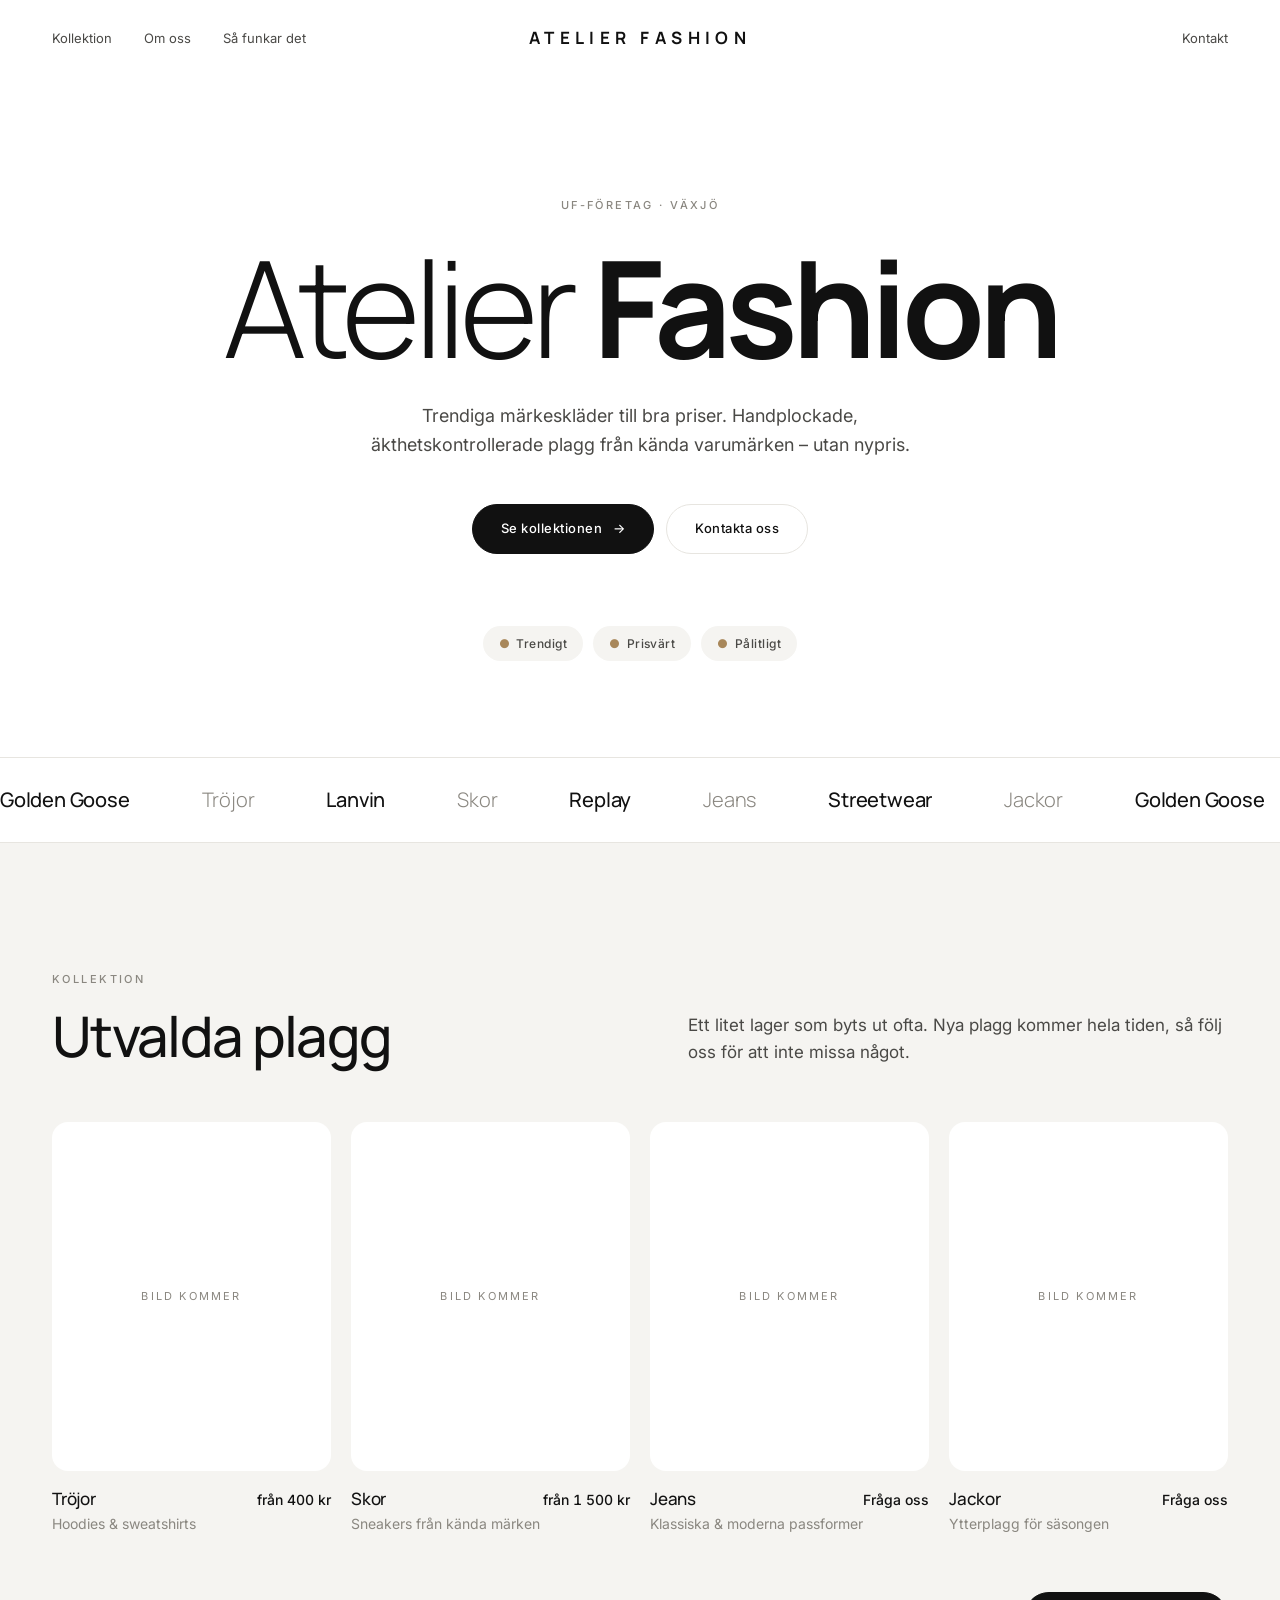
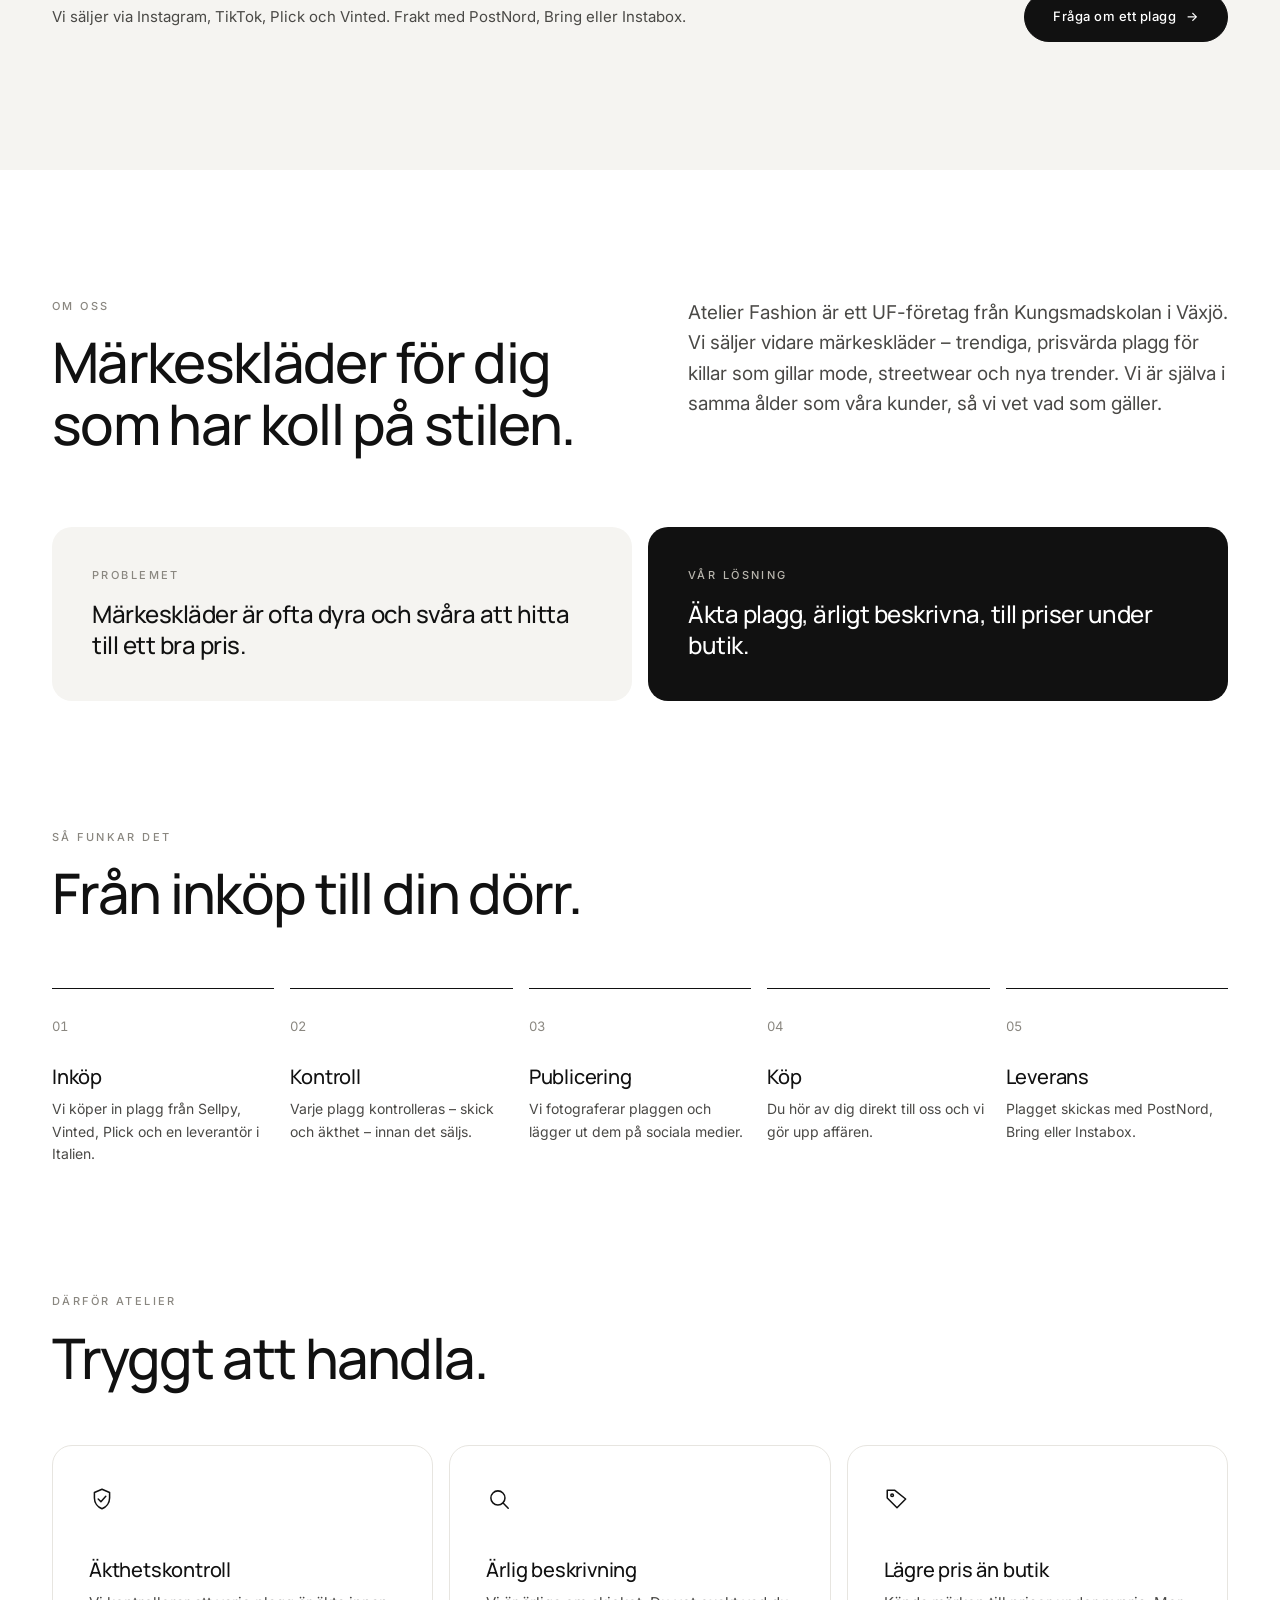
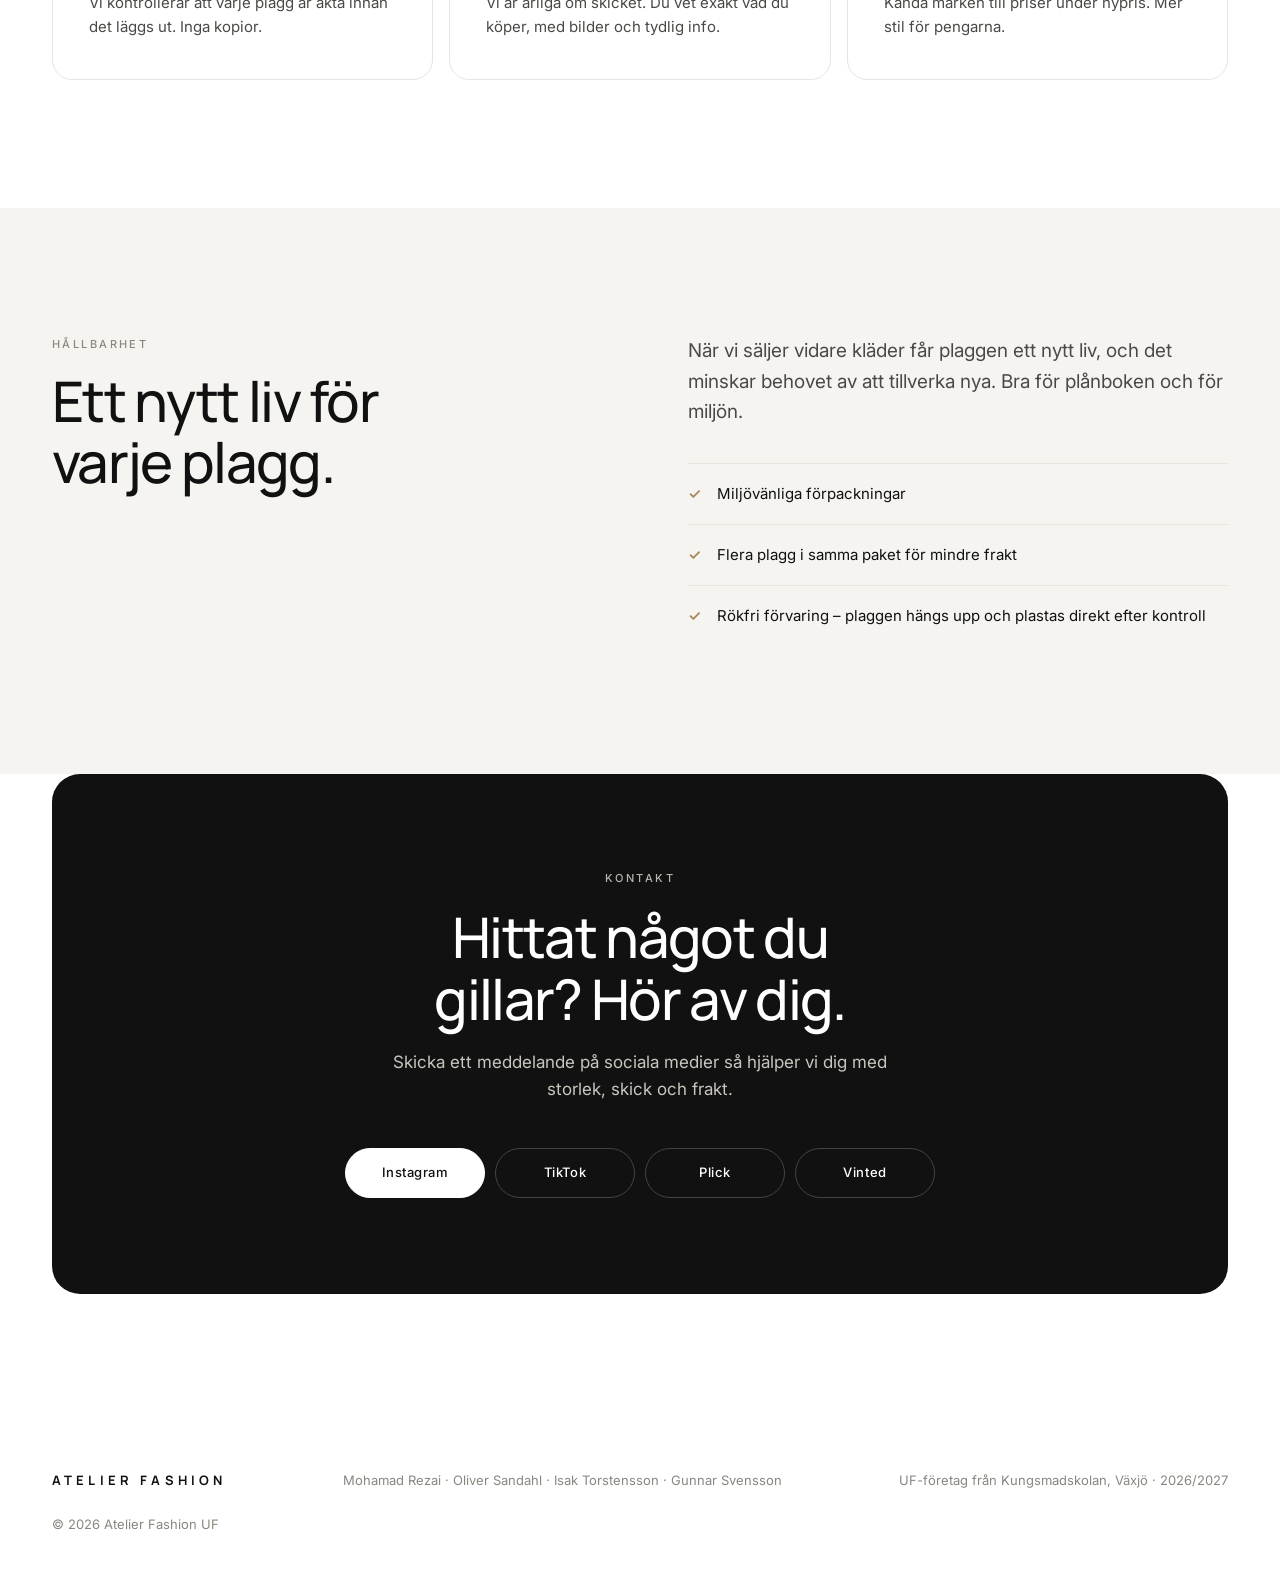
==== commit 9b015aea: "Remove team section, list names in footer Co-Authored-By: Claude Opus 5.5 <noreply@anthropic.com> Cl" ====
--- a/atelier-fashion-site/index.html
+++ b/atelier-fashion-site/index.html
@@ -287,7 +287,6 @@
     </ul>
     <a href="#" class="logo">Atelier Fashion</a>
     <ul class="nav-side right">
-      <li><a href="#teamet">Teamet</a></li>
       <li><a href="#kontakt">Kontakt</a></li>
     </ul>
     <button class="menu-btn" aria-label="Öppna meny" aria-expanded="false"><span></span><span></span></button>
@@ -297,7 +296,6 @@
       <li><a href="#kollektion">Kollektion</a></li>
       <li><a href="#om-oss">Om oss</a></li>
       <li><a href="#sa-funkar-det">Så funkar det</a></li>
-      <li><a href="#teamet">Teamet</a></li>
       <li><a href="#kontakt">Kontakt</a></li>
     </ul>
   </div>
@@ -452,39 +450,6 @@
     </div>
   </section>
 
-  <!-- TEAMET -->
-  <section id="teamet">
-    <div class="wrap">
-      <p class="label reveal">Teamet</p>
-      <h2 class="reveal">Fyra personer, tydliga roller.</h2>
-      <div class="team-grid">
-        <div class="member reveal">
-          <div class="avatar">MR</div>
-          <h3>Mohamad Rezai</h3>
-          <p class="role">VD</p>
-          <p>Leder företaget och ser till att vi når våra mål.</p>
-        </div>
-        <div class="member reveal">
-          <div class="avatar">OS</div>
-          <h3>Oliver Sandahl</h3>
-          <p class="role">Ekonomichef</p>
-          <p>Ansvarar för ekonomi, budget och prissättning.</p>
-        </div>
-        <div class="member reveal">
-          <div class="avatar">IT</div>
-          <h3>Isak Torstensson</h3>
-          <p class="role">Säljchef</p>
-          <p>Ansvarar för försäljning och kundkontakt.</p>
-        </div>
-        <div class="member reveal">
-          <div class="avatar">GS</div>
-          <h3>Gunnar Svensson</h3>
-          <p class="role">Marknadsföringschef</p>
-          <p>Ansvarar för marknadsföring och sociala medier.</p>
-        </div>
-      </div>
-    </div>
-  </section>
 
   <!-- KONTAKT -->
   <section id="kontakt" class="contact">
@@ -508,6 +473,7 @@
 <footer>
   <div class="wrap foot">
     <p class="logo">Atelier Fashion</p>
+    <p>Mohamad Rezai · Oliver Sandahl · Isak Torstensson · Gunnar Svensson</p>
     <p>UF-företag från Kungsmadskolan, Växjö · 2026/2027</p>
     <p>© <span id="year">2026</span> Atelier Fashion UF</p>
   </div>
